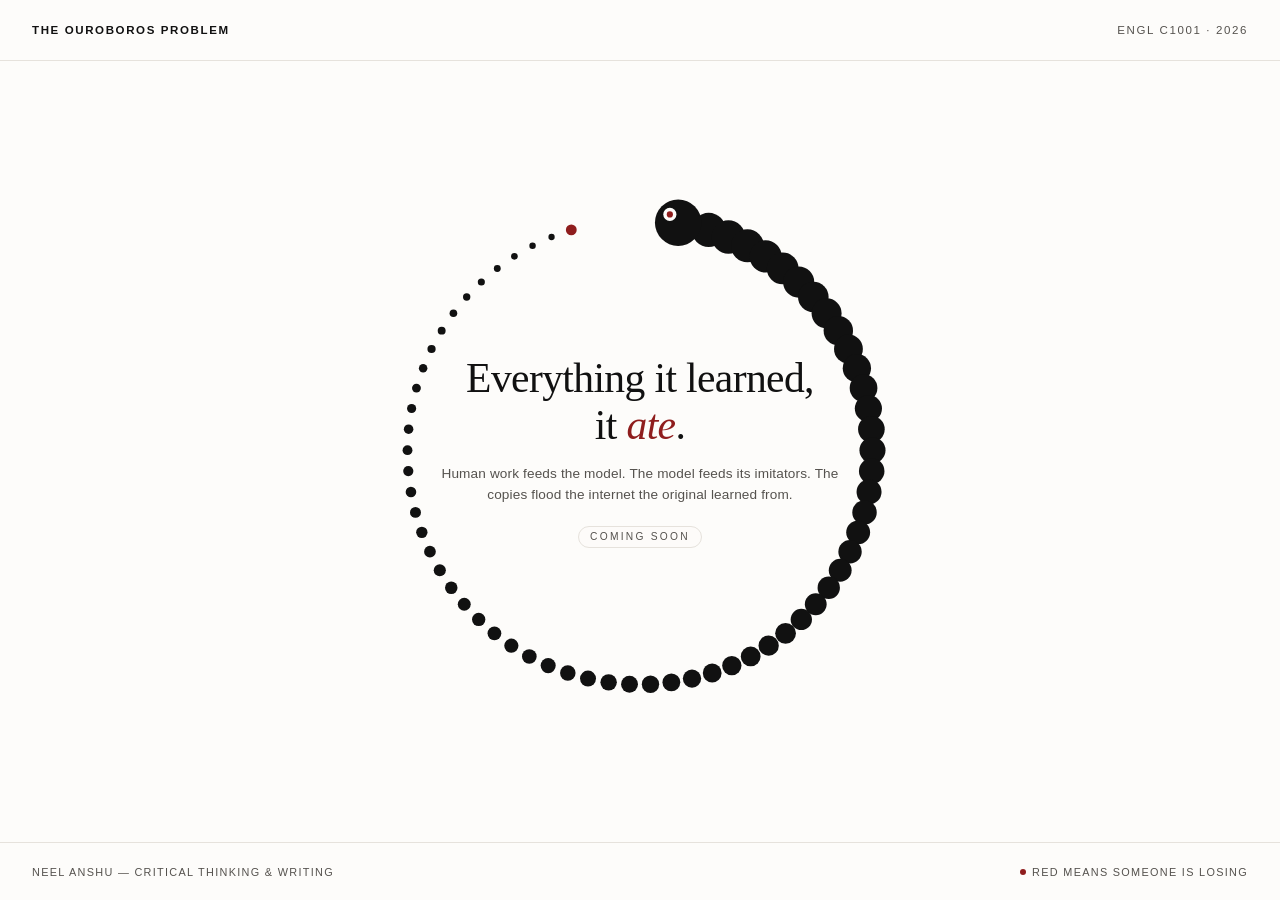
==== index.html @ 4552be5b "Placeholder site: animated ouroboros base template Co-Authored-By: Claude Fable 5 <noreply@anthropic" ====
<!DOCTYPE html>
<html lang="en">
<head>
<meta charset="UTF-8">
<meta name="viewport" content="width=device-width, initial-scale=1.0">
<title>The Ouroboros Problem</title>
<meta name="description" content="A project on AI, fair use, and the loop that feeds itself.">
<style>
  :root {
    --ink: #111111;
    --ink-soft: #55524e;
    --red: #8f1d1d;
    --paper: #fdfcfa;
    --hairline: #e6e2dc;
  }

  * { margin: 0; padding: 0; box-sizing: border-box; }

  html, body { height: 100%; }

  body {
    background: var(--paper);
    color: var(--ink);
    font-family: ui-sans-serif, -apple-system, "SF Pro Text", "Helvetica Neue", Helvetica, Arial, sans-serif;
    -webkit-font-smoothing: antialiased;
    display: flex;
    flex-direction: column;
    min-height: 100svh;
    overflow-x: hidden;
  }

  header {
    display: flex;
    justify-content: space-between;
    align-items: baseline;
    padding: 1.5rem 2rem;
    font-size: 0.72rem;
    letter-spacing: 0.14em;
    text-transform: uppercase;
    color: var(--ink-soft);
    border-bottom: 1px solid var(--hairline);
  }

  header .mark { color: var(--ink); font-weight: 600; }
  header .tag  { font-variant-numeric: tabular-nums; }

  main {
    flex: 1;
    display: grid;
    place-items: center;
    padding: 3rem 1.5rem;
  }

  .stage {
    position: relative;
    width: min(74vmin, 620px);
    aspect-ratio: 1;
    display: grid;
    place-items: center;
  }

  .stage svg {
    position: absolute;
    inset: 0;
    width: 100%;
    height: 100%;
    overflow: visible;
  }

  .ring {
    transform-origin: 400px 400px;
    animation: spin 140s linear infinite;
  }

  @keyframes spin {
    to { transform: rotate(360deg); }
  }

  .seg {
    fill: var(--ink);
    transform-box: fill-box;
    transform-origin: center;
    animation: swell 5.2s ease-in-out infinite;
  }

  @keyframes swell {
    0%, 100% { transform: scale(1);    opacity: 1; }
    12%      { transform: scale(1.28); opacity: 0.92; }
    28%      { transform: scale(1);    opacity: 1; }
  }

  .eye { fill: var(--paper); }
  .pupil { fill: var(--red); }
  .tailtip { fill: var(--red); }

  .center {
    position: relative;
    text-align: center;
    max-width: 70%;
    z-index: 1;
  }

  .center h1 {
    font-family: ui-serif, "New York", Georgia, "Times New Roman", serif;
    font-weight: 500;
    font-size: clamp(1.5rem, 5.2vmin, 2.6rem);
    line-height: 1.12;
    letter-spacing: -0.015em;
  }

  .center h1 em {
    font-style: italic;
    color: var(--red);
  }

  .center p {
    margin-top: 0.9rem;
    font-size: clamp(0.72rem, 1.9vmin, 0.85rem);
    line-height: 1.55;
    color: var(--ink-soft);
    letter-spacing: 0.01em;
  }

  .center .soon {
    display: inline-block;
    margin-top: 1.3rem;
    font-size: 0.64rem;
    letter-spacing: 0.22em;
    text-transform: uppercase;
    color: var(--ink-soft);
    border: 1px solid var(--hairline);
    border-radius: 999px;
    padding: 0.45em 1.1em;
    background: rgba(253, 252, 250, 0.85);
  }

  footer {
    display: flex;
    justify-content: space-between;
    align-items: baseline;
    padding: 1.4rem 2rem;
    font-size: 0.68rem;
    letter-spacing: 0.12em;
    text-transform: uppercase;
    color: var(--ink-soft);
    border-top: 1px solid var(--hairline);
  }

  footer .red-note::before {
    content: "";
    display: inline-block;
    width: 0.55em;
    height: 0.55em;
    border-radius: 50%;
    background: var(--red);
    margin-right: 0.6em;
    vertical-align: 6%;
  }

  @media (max-width: 560px) {
    header, footer { padding-left: 1.25rem; padding-right: 1.25rem; }
    footer { flex-direction: column; gap: 0.5rem; }
    .stage { width: min(92vmin, 620px); }
    .center { max-width: 64%; }
    .center h1 br { display: none; }
    .center h1 { font-size: clamp(1.25rem, 6.4vmin, 1.6rem); }
  }

  @media (prefers-reduced-motion: reduce) {
    .ring, .seg { animation: none; }
  }
</style>
</head>
<body>

<header>
  <span class="mark">The Ouroboros Problem</span>
  <span class="tag">ENGL C1001 · 2026</span>
</header>

<main>
  <div class="stage" aria-label="An ouroboros — a snake devouring its own tail — drawn as a ring of tapering dots. The swallowed tail tip is red.">
    <svg viewBox="0 0 800 800" role="img" aria-hidden="true">
      <g class="ring" id="ring"></g>
    </svg>

    <div class="center">
      <h1>Everything it learned,<br> it <em>ate</em>.</h1>
      <p>Human work feeds the model. The model feeds its imitators. The copies flood the internet the original learned from.</p>
      <span class="soon">Coming soon</span>
    </div>
  </div>
</main>

<footer>
  <span>Neel Anshu — Critical Thinking &amp; Writing</span>
  <span class="red-note">Red means someone is losing</span>
</footer>

<script>
  // Build the snake: a ring of dots tapering from head to tail,
  // with a simple head biting the red tail tip at 12 o'clock.
  const NS = "http://www.w3.org/2000/svg";
  const ring = document.getElementById("ring");
  const CX = 400, CY = 400, R = 300;
  const N = 64;                    // body segments
  const GAP = 0.30;                // radians of open mouth at the top
  const START = -Math.PI / 2;      // head sits at 12 o'clock

  for (let i = 0; i < N; i++) {
    const t = i / (N - 1);                       // 0 = behind the head, 1 = tail tip
    const a = START + GAP + t * (2 * Math.PI - GAP * 2);
    const x = CX + R * Math.cos(a);
    const y = CY + R * Math.sin(a);
    // Smooth taper: thick behind the head, vanishing at the tail.
    const r = 4 + 18 * Math.pow(1 - t, 1.35);

    const c = document.createElementNS(NS, "circle");
    c.setAttribute("cx", x);
    c.setAttribute("cy", y);
    c.setAttribute("r", r.toFixed(2));
    c.classList.add("seg");
    c.style.animationDelay = (t * 5.2) + "s";    // peristaltic wave head → tail
    if (i === N - 1) {
      c.classList.add("tailtip");                // the disputed act, in red
      c.setAttribute("r", "7");
    }
    ring.appendChild(c);
  }

  // Head: one larger circle fused to the thick neck, mouth open toward the tail.
  const ha = START + GAP * 0.55;
  const hx = CX + R * Math.cos(ha);
  const hy = CY + R * Math.sin(ha);

  const head = document.createElementNS(NS, "circle");
  head.setAttribute("cx", hx);
  head.setAttribute("cy", hy);
  head.setAttribute("r", 30);
  head.classList.add("seg");
  ring.appendChild(head);

  // Eye — offset outward and toward the mouth so it reads at any rotation.
  const ex = CX + (R + 9) * Math.cos(ha - 0.04);
  const ey = CY + (R + 9) * Math.sin(ha - 0.04);
  const eye = document.createElementNS(NS, "circle");
  eye.setAttribute("cx", ex);
  eye.setAttribute("cy", ey);
  eye.setAttribute("r", 8.5);
  eye.classList.add("eye");
  ring.appendChild(eye);

  const pupil = document.createElementNS(NS, "circle");
  pupil.setAttribute("cx", ex);
  pupil.setAttribute("cy", ey);
  pupil.setAttribute("r", 4);
  pupil.classList.add("pupil");
  ring.appendChild(pupil);
</script>

</body>
</html>
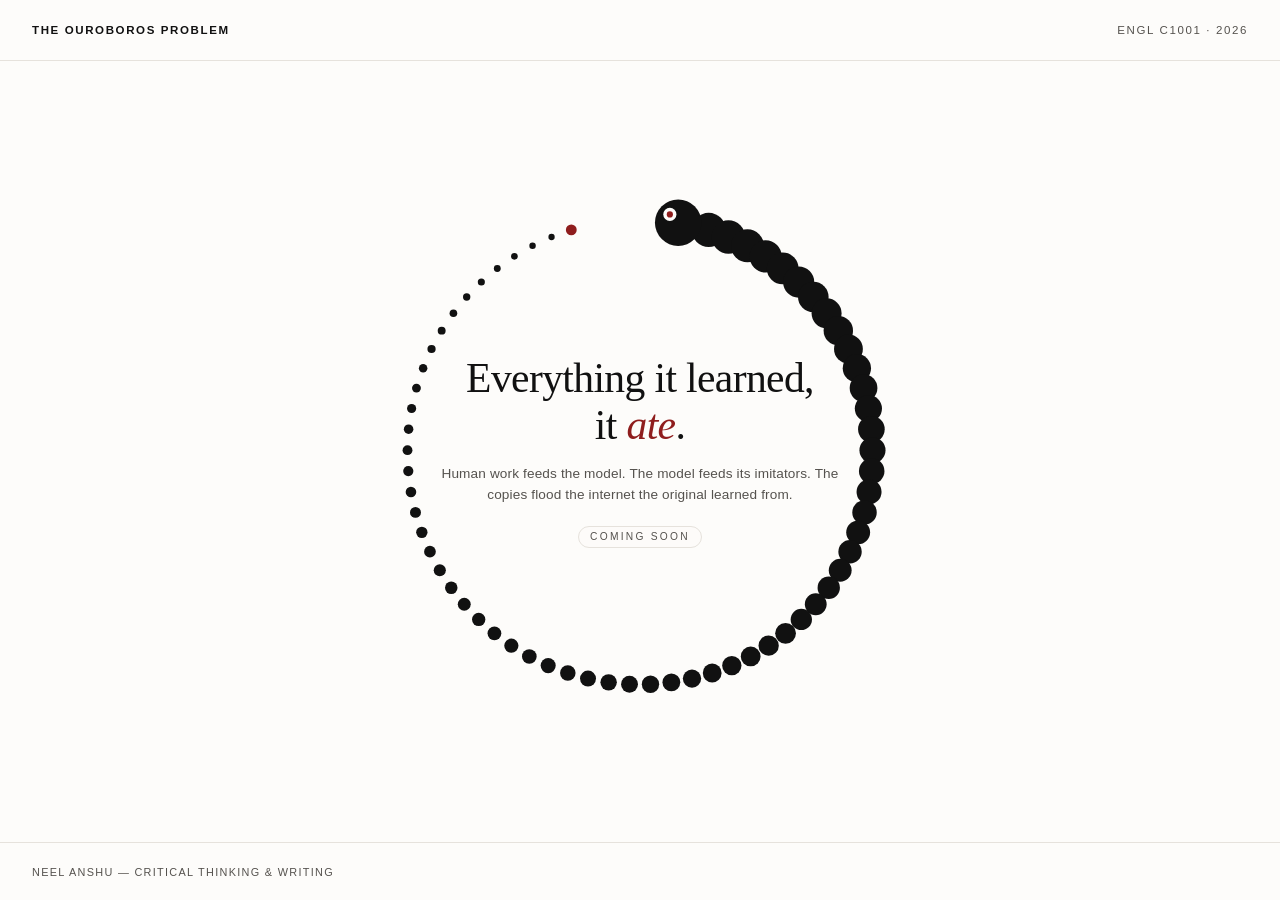
==== commit b8a3440a: "Remove red legend from footer Co-Authored-By: Claude Fable 5 <noreply@anthropic.com>" ====
--- a/index.html
+++ b/index.html
@@ -146,17 +146,6 @@
     border-top: 1px solid var(--hairline);
   }
 
-  footer .red-note::before {
-    content: "";
-    display: inline-block;
-    width: 0.55em;
-    height: 0.55em;
-    border-radius: 50%;
-    background: var(--red);
-    margin-right: 0.6em;
-    vertical-align: 6%;
-  }
-
   @media (max-width: 560px) {
     header, footer { padding-left: 1.25rem; padding-right: 1.25rem; }
     footer { flex-direction: column; gap: 0.5rem; }
@@ -194,7 +183,6 @@
 
 <footer>
   <span>Neel Anshu — Critical Thinking &amp; Writing</span>
-  <span class="red-note">Red means someone is losing</span>
 </footer>
 
 <script>
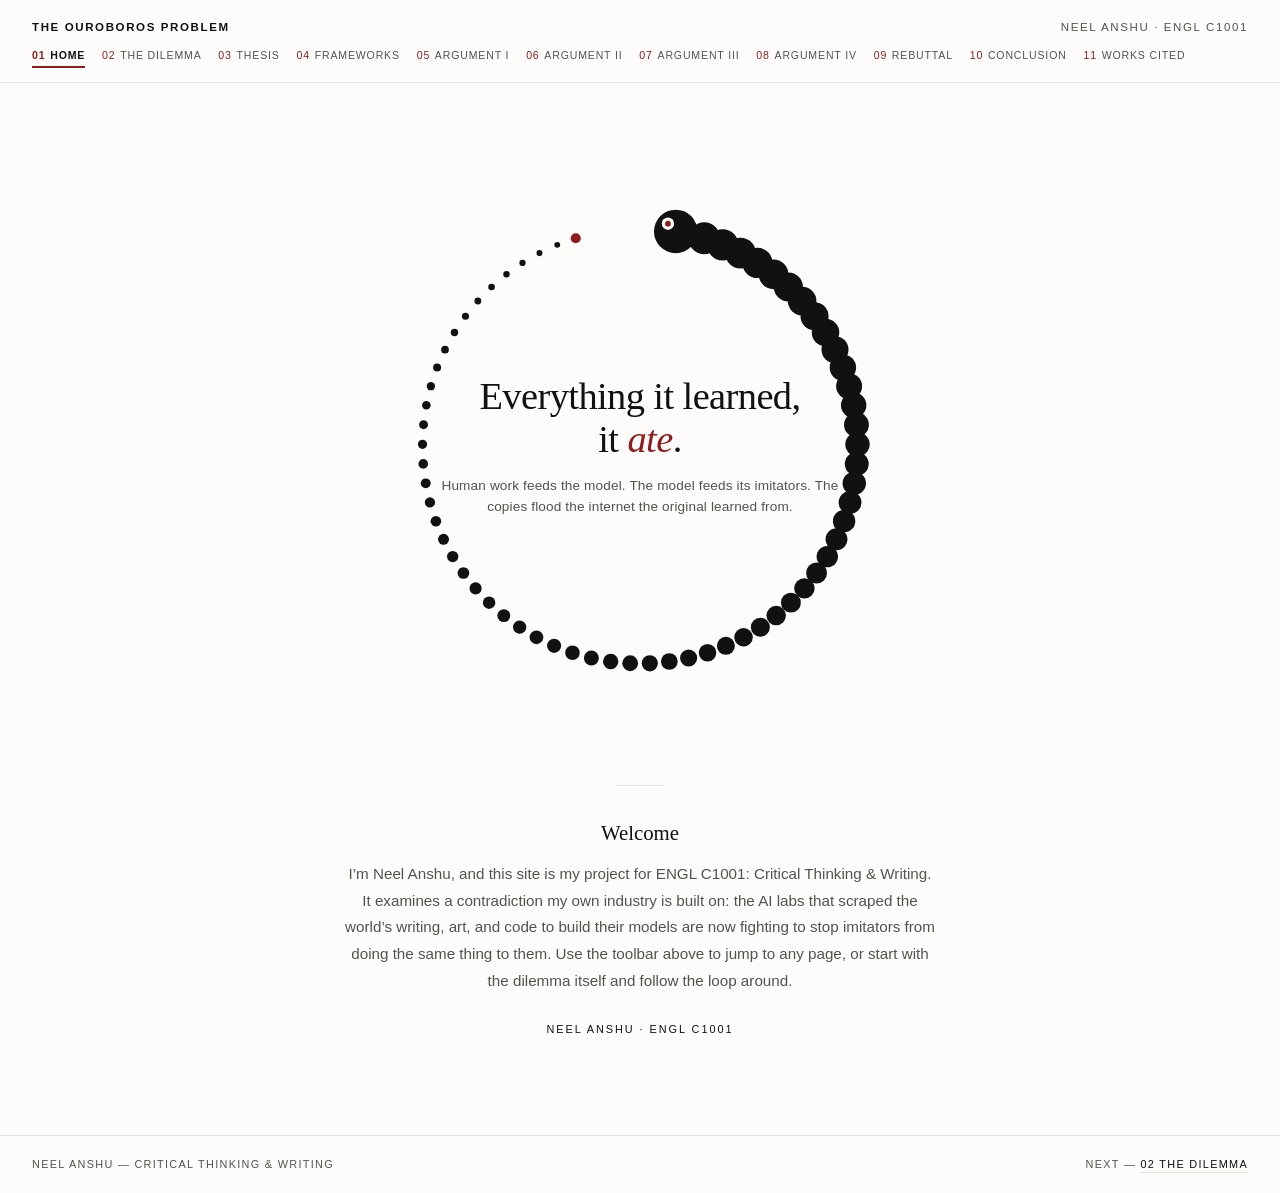
==== commit 1485b58a: "Milestone A: 11-page site with nav toolbar, home welcome, Page 2 proposal + infographic Co-Authored-" ====
--- a/index.html
+++ b/index.html
@@ -3,248 +3,119 @@
 <head>
 <meta charset="UTF-8">
 <meta name="viewport" content="width=device-width, initial-scale=1.0">
-<title>The Ouroboros Problem</title>
+<title>Home &mdash; The Ouroboros Problem</title>
 <meta name="description" content="A project on AI, fair use, and the loop that feeds itself.">
-<style>
-  :root {
-    --ink: #111111;
-    --ink-soft: #55524e;
-    --red: #8f1d1d;
-    --paper: #fdfcfa;
-    --hairline: #e6e2dc;
-  }
-
-  * { margin: 0; padding: 0; box-sizing: border-box; }
-
-  html, body { height: 100%; }
-
-  body {
-    background: var(--paper);
-    color: var(--ink);
-    font-family: ui-sans-serif, -apple-system, "SF Pro Text", "Helvetica Neue", Helvetica, Arial, sans-serif;
-    -webkit-font-smoothing: antialiased;
-    display: flex;
-    flex-direction: column;
-    min-height: 100svh;
-    overflow-x: hidden;
-  }
-
-  header {
-    display: flex;
-    justify-content: space-between;
-    align-items: baseline;
-    padding: 1.5rem 2rem;
-    font-size: 0.72rem;
-    letter-spacing: 0.14em;
-    text-transform: uppercase;
-    color: var(--ink-soft);
-    border-bottom: 1px solid var(--hairline);
-  }
-
-  header .mark { color: var(--ink); font-weight: 600; }
-  header .tag  { font-variant-numeric: tabular-nums; }
-
-  main {
-    flex: 1;
-    display: grid;
-    place-items: center;
-    padding: 3rem 1.5rem;
-  }
-
-  .stage {
-    position: relative;
-    width: min(74vmin, 620px);
-    aspect-ratio: 1;
-    display: grid;
-    place-items: center;
-  }
-
-  .stage svg {
-    position: absolute;
-    inset: 0;
-    width: 100%;
-    height: 100%;
-    overflow: visible;
-  }
-
-  .ring {
-    transform-origin: 400px 400px;
-    animation: spin 140s linear infinite;
-  }
-
-  @keyframes spin {
-    to { transform: rotate(360deg); }
-  }
-
-  .seg {
-    fill: var(--ink);
-    transform-box: fill-box;
-    transform-origin: center;
-    animation: swell 5.2s ease-in-out infinite;
-  }
-
-  @keyframes swell {
-    0%, 100% { transform: scale(1);    opacity: 1; }
-    12%      { transform: scale(1.28); opacity: 0.92; }
-    28%      { transform: scale(1);    opacity: 1; }
-  }
-
-  .eye { fill: var(--paper); }
-  .pupil { fill: var(--red); }
-  .tailtip { fill: var(--red); }
-
-  .center {
-    position: relative;
-    text-align: center;
-    max-width: 70%;
-    z-index: 1;
-  }
-
-  .center h1 {
-    font-family: ui-serif, "New York", Georgia, "Times New Roman", serif;
-    font-weight: 500;
-    font-size: clamp(1.5rem, 5.2vmin, 2.6rem);
-    line-height: 1.12;
-    letter-spacing: -0.015em;
-  }
-
-  .center h1 em {
-    font-style: italic;
-    color: var(--red);
-  }
-
-  .center p {
-    margin-top: 0.9rem;
-    font-size: clamp(0.72rem, 1.9vmin, 0.85rem);
-    line-height: 1.55;
-    color: var(--ink-soft);
-    letter-spacing: 0.01em;
-  }
-
-  .center .soon {
-    display: inline-block;
-    margin-top: 1.3rem;
-    font-size: 0.64rem;
-    letter-spacing: 0.22em;
-    text-transform: uppercase;
-    color: var(--ink-soft);
-    border: 1px solid var(--hairline);
-    border-radius: 999px;
-    padding: 0.45em 1.1em;
-    background: rgba(253, 252, 250, 0.85);
-  }
-
-  footer {
-    display: flex;
-    justify-content: space-between;
-    align-items: baseline;
-    padding: 1.4rem 2rem;
-    font-size: 0.68rem;
-    letter-spacing: 0.12em;
-    text-transform: uppercase;
-    color: var(--ink-soft);
-    border-top: 1px solid var(--hairline);
-  }
-
-  @media (max-width: 560px) {
-    header, footer { padding-left: 1.25rem; padding-right: 1.25rem; }
-    footer { flex-direction: column; gap: 0.5rem; }
-    .stage { width: min(92vmin, 620px); }
-    .center { max-width: 64%; }
-    .center h1 br { display: none; }
-    .center h1 { font-size: clamp(1.25rem, 6.4vmin, 1.6rem); }
-  }
-
-  @media (prefers-reduced-motion: reduce) {
-    .ring, .seg { animation: none; }
-  }
-</style>
+<link rel="stylesheet" href="styles.css">
 </head>
 <body>
 
 <header>
-  <span class="mark">The Ouroboros Problem</span>
-  <span class="tag">ENGL C1001 · 2026</span>
+  <div class="masthead">
+    <a class="mark" href="index.html">The Ouroboros Problem</a>
+    <span class="tag">Neel Anshu &middot; ENGL C1001</span>
+  </div>
+  <nav class="toolbar" aria-label="Pages">
+    <a href="index.html" aria-current="page"><span class="num">01</span>Home</a>
+    <a href="dilemma.html"><span class="num">02</span>The Dilemma</a>
+    <a href="thesis.html"><span class="num">03</span>Thesis</a>
+    <a href="frameworks.html"><span class="num">04</span>Frameworks</a>
+    <a href="argument-1.html"><span class="num">05</span>Argument I</a>
+    <a href="argument-2.html"><span class="num">06</span>Argument II</a>
+    <a href="argument-3.html"><span class="num">07</span>Argument III</a>
+    <a href="argument-4.html"><span class="num">08</span>Argument IV</a>
+    <a href="rebuttal.html"><span class="num">09</span>Rebuttal</a>
+    <a href="conclusion.html"><span class="num">10</span>Conclusion</a>
+    <a href="works-cited.html"><span class="num">11</span>Works Cited</a>
+  </nav>
 </header>
 
 <main>
-  <div class="stage" aria-label="An ouroboros — a snake devouring its own tail — drawn as a ring of tapering dots. The swallowed tail tip is red.">
-    <svg viewBox="0 0 800 800" role="img" aria-hidden="true">
-      <g class="ring" id="ring"></g>
-    </svg>
+  <section class="hero">
+    <div class="stage" aria-label="An ouroboros — a snake devouring its own tail — drawn as a ring of tapering dots. The swallowed tail tip is red.">
+      <svg viewBox="0 0 800 800" role="img" aria-hidden="true">
+        <g class="ring" id="ring"></g>
+      </svg>
 
-    <div class="center">
-      <h1>Everything it learned,<br> it <em>ate</em>.</h1>
-      <p>Human work feeds the model. The model feeds its imitators. The copies flood the internet the original learned from.</p>
-      <span class="soon">Coming soon</span>
+      <div class="center">
+        <h1>Everything it learned,<br> it <em>ate</em>.</h1>
+        <p>Human work feeds the model. The model feeds its imitators. The copies flood the internet the original learned from.</p>
+      </div>
     </div>
-  </div>
+  </section>
+
+  <section class="welcome">
+    <div class="rule"></div>
+    <h2>Welcome</h2>
+    <p>I&rsquo;m Neel Anshu, and this site is my project for ENGL C1001: Critical Thinking &amp; Writing. It examines a contradiction my own industry is built on: the AI labs that scraped the world&rsquo;s writing, art, and code to build their models are now fighting to stop imitators from doing the same thing to them. Use the toolbar above to jump to any page, or start with the dilemma itself and follow the loop around.</p>
+    <p class="byline">Neel Anshu &middot; ENGL C1001</p>
+  </section>
+
+  <script>
+    // Build the snake: a ring of dots tapering from head to tail,
+    // with a simple head biting the red tail tip at 12 o'clock.
+    const NS = "http://www.w3.org/2000/svg";
+    const ring = document.getElementById("ring");
+    const CX = 400, CY = 400, R = 300;
+    const N = 64;                    // body segments
+    const GAP = 0.30;                // radians of open mouth at the top
+    const START = -Math.PI / 2;      // head sits at 12 o'clock
+
+    for (let i = 0; i < N; i++) {
+      const t = i / (N - 1);                       // 0 = behind the head, 1 = tail tip
+      const a = START + GAP + t * (2 * Math.PI - GAP * 2);
+      const x = CX + R * Math.cos(a);
+      const y = CY + R * Math.sin(a);
+      // Smooth taper: thick behind the head, vanishing at the tail.
+      const r = 4 + 18 * Math.pow(1 - t, 1.35);
+
+      const c = document.createElementNS(NS, "circle");
+      c.setAttribute("cx", x);
+      c.setAttribute("cy", y);
+      c.setAttribute("r", r.toFixed(2));
+      c.classList.add("seg");
+      c.style.animationDelay = (t * 5.2) + "s";    // peristaltic wave head → tail
+      if (i === N - 1) {
+        c.classList.add("tailtip");                // the disputed act, in red
+        c.setAttribute("r", "7");
+      }
+      ring.appendChild(c);
+    }
+
+    // Head: one larger circle fused to the thick neck, mouth open toward the tail.
+    const ha = START + GAP * 0.55;
+    const hx = CX + R * Math.cos(ha);
+    const hy = CY + R * Math.sin(ha);
+
+    const head = document.createElementNS(NS, "circle");
+    head.setAttribute("cx", hx);
+    head.setAttribute("cy", hy);
+    head.setAttribute("r", 30);
+    head.classList.add("seg");
+    ring.appendChild(head);
+
+    // Eye — offset outward and toward the mouth so it reads at any rotation.
+    const ex = CX + (R + 9) * Math.cos(ha - 0.04);
+    const ey = CY + (R + 9) * Math.sin(ha - 0.04);
+    const eye = document.createElementNS(NS, "circle");
+    eye.setAttribute("cx", ex);
+    eye.setAttribute("cy", ey);
+    eye.setAttribute("r", 8.5);
+    eye.classList.add("eye");
+    ring.appendChild(eye);
+
+    const pupil = document.createElementNS(NS, "circle");
+    pupil.setAttribute("cx", ex);
+    pupil.setAttribute("cy", ey);
+    pupil.setAttribute("r", 4);
+    pupil.classList.add("pupil");
+    ring.appendChild(pupil);
+  </script>
 </main>
 
 <footer>
-  <span>Neel Anshu — Critical Thinking &amp; Writing</span>
+  <span>Neel Anshu &mdash; Critical Thinking &amp; Writing</span>
+  <span>Next &mdash; <a href="dilemma.html">02 The Dilemma</a></span>
 </footer>
-
-<script>
-  // Build the snake: a ring of dots tapering from head to tail,
-  // with a simple head biting the red tail tip at 12 o'clock.
-  const NS = "http://www.w3.org/2000/svg";
-  const ring = document.getElementById("ring");
-  const CX = 400, CY = 400, R = 300;
-  const N = 64;                    // body segments
-  const GAP = 0.30;                // radians of open mouth at the top
-  const START = -Math.PI / 2;      // head sits at 12 o'clock
-
-  for (let i = 0; i < N; i++) {
-    const t = i / (N - 1);                       // 0 = behind the head, 1 = tail tip
-    const a = START + GAP + t * (2 * Math.PI - GAP * 2);
-    const x = CX + R * Math.cos(a);
-    const y = CY + R * Math.sin(a);
-    // Smooth taper: thick behind the head, vanishing at the tail.
-    const r = 4 + 18 * Math.pow(1 - t, 1.35);
-
-    const c = document.createElementNS(NS, "circle");
-    c.setAttribute("cx", x);
-    c.setAttribute("cy", y);
-    c.setAttribute("r", r.toFixed(2));
-    c.classList.add("seg");
-    c.style.animationDelay = (t * 5.2) + "s";    // peristaltic wave head → tail
-    if (i === N - 1) {
-      c.classList.add("tailtip");                // the disputed act, in red
-      c.setAttribute("r", "7");
-    }
-    ring.appendChild(c);
-  }
-
-  // Head: one larger circle fused to the thick neck, mouth open toward the tail.
-  const ha = START + GAP * 0.55;
-  const hx = CX + R * Math.cos(ha);
-  const hy = CY + R * Math.sin(ha);
-
-  const head = document.createElementNS(NS, "circle");
-  head.setAttribute("cx", hx);
-  head.setAttribute("cy", hy);
-  head.setAttribute("r", 30);
-  head.classList.add("seg");
-  ring.appendChild(head);
-
-  // Eye — offset outward and toward the mouth so it reads at any rotation.
-  const ex = CX + (R + 9) * Math.cos(ha - 0.04);
-  const ey = CY + (R + 9) * Math.sin(ha - 0.04);
-  const eye = document.createElementNS(NS, "circle");
-  eye.setAttribute("cx", ex);
-  eye.setAttribute("cy", ey);
-  eye.setAttribute("r", 8.5);
-  eye.classList.add("eye");
-  ring.appendChild(eye);
-
-  const pupil = document.createElementNS(NS, "circle");
-  pupil.setAttribute("cx", ex);
-  pupil.setAttribute("cy", ey);
-  pupil.setAttribute("r", 4);
-  pupil.classList.add("pupil");
-  ring.appendChild(pupil);
-</script>
 
 </body>
 </html>
--- a/styles.css
+++ b/styles.css
@@ -0,0 +1,334 @@
+:root {
+  --ink: #111111;
+  --ink-soft: #55524e;
+  --red: #8f1d1d;
+  --paper: #fdfcfa;
+  --hairline: #e6e2dc;
+}
+
+* { margin: 0; padding: 0; box-sizing: border-box; }
+
+html { scroll-behavior: smooth; }
+html, body { height: 100%; }
+
+body {
+  background: var(--paper);
+  color: var(--ink);
+  font-family: ui-sans-serif, -apple-system, "SF Pro Text", "Helvetica Neue", Helvetica, Arial, sans-serif;
+  -webkit-font-smoothing: antialiased;
+  display: flex;
+  flex-direction: column;
+  min-height: 100svh;
+  overflow-x: hidden;
+}
+
+/* ---------- Header & navigation toolbar ---------- */
+
+header {
+  position: sticky;
+  top: 0;
+  z-index: 10;
+  background: rgba(253, 252, 250, 0.92);
+  backdrop-filter: blur(8px);
+  border-bottom: 1px solid var(--hairline);
+}
+
+.masthead {
+  display: flex;
+  justify-content: space-between;
+  align-items: baseline;
+  padding: 1.3rem 2rem 1rem;
+  font-size: 0.72rem;
+  letter-spacing: 0.14em;
+  text-transform: uppercase;
+  color: var(--ink-soft);
+}
+
+.masthead .mark {
+  color: var(--ink);
+  font-weight: 600;
+  text-decoration: none;
+}
+
+.masthead .tag { font-variant-numeric: tabular-nums; }
+
+nav.toolbar {
+  display: flex;
+  gap: 1.05rem;
+  padding: 0 2rem 0.85rem;
+  overflow-x: auto;
+  scrollbar-width: none;
+  -webkit-overflow-scrolling: touch;
+}
+
+nav.toolbar::-webkit-scrollbar { display: none; }
+
+nav.toolbar a {
+  flex: 0 0 auto;
+  font-size: 0.66rem;
+  letter-spacing: 0.08em;
+  text-transform: uppercase;
+  text-decoration: none;
+  color: var(--ink-soft);
+  padding-bottom: 0.35rem;
+  border-bottom: 2px solid transparent;
+  transition: color 0.15s ease, border-color 0.15s ease;
+}
+
+nav.toolbar a .num {
+  color: var(--red);
+  font-variant-numeric: tabular-nums;
+  margin-right: 0.45em;
+}
+
+nav.toolbar a:hover { color: var(--ink); }
+
+nav.toolbar a[aria-current="page"] {
+  color: var(--ink);
+  font-weight: 600;
+  border-bottom-color: var(--red);
+}
+
+/* ---------- Content pages ---------- */
+
+main { flex: 1; }
+
+.page {
+  max-width: 46rem;
+  margin: 0 auto;
+  padding: 4.5rem 1.5rem 5rem;
+}
+
+.kicker {
+  font-size: 0.68rem;
+  letter-spacing: 0.22em;
+  text-transform: uppercase;
+  color: var(--red);
+  margin-bottom: 1.1rem;
+}
+
+.page h1 {
+  font-family: ui-serif, "New York", Georgia, "Times New Roman", serif;
+  font-weight: 500;
+  font-size: clamp(1.9rem, 5vw, 2.8rem);
+  line-height: 1.12;
+  letter-spacing: -0.015em;
+  margin-bottom: 2.2rem;
+}
+
+.page h2 {
+  font-family: ui-serif, "New York", Georgia, "Times New Roman", serif;
+  font-weight: 500;
+  font-size: 1.35rem;
+  margin: 2.8rem 0 1rem;
+}
+
+.page p {
+  font-size: 1.02rem;
+  line-height: 1.75;
+  color: var(--ink);
+  margin-bottom: 1.4rem;
+}
+
+.page p em { color: inherit; }
+
+.placeholder {
+  margin-top: 3.5rem;
+  padding: 3.5rem 2rem;
+  border: 1px dashed var(--hairline);
+  border-radius: 6px;
+  text-align: center;
+}
+
+.placeholder .soon {
+  display: inline-block;
+  font-size: 0.64rem;
+  letter-spacing: 0.22em;
+  text-transform: uppercase;
+  color: var(--ink-soft);
+  border: 1px solid var(--hairline);
+  border-radius: 999px;
+  padding: 0.45em 1.1em;
+}
+
+.placeholder p {
+  margin: 1.4rem 0 0;
+  font-size: 0.85rem;
+  color: var(--ink-soft);
+}
+
+figure.infographic { margin: 3rem 0 1rem; }
+
+figure.infographic img {
+  width: 100%;
+  height: auto;
+  display: block;
+  border: 1px solid var(--hairline);
+  border-radius: 4px;
+}
+
+figure.infographic figcaption {
+  margin-top: 0.9rem;
+  font-size: 0.8rem;
+  line-height: 1.6;
+  color: var(--ink-soft);
+}
+
+figure.infographic figcaption a { color: var(--red); }
+
+/* ---------- Home hero (ouroboros) ---------- */
+
+.hero {
+  display: grid;
+  place-items: center;
+  padding: 3.5rem 1.5rem 2rem;
+  min-height: min(78svh, 760px);
+}
+
+.stage {
+  position: relative;
+  width: min(70vmin, 580px);
+  aspect-ratio: 1;
+  display: grid;
+  place-items: center;
+}
+
+.stage svg {
+  position: absolute;
+  inset: 0;
+  width: 100%;
+  height: 100%;
+  overflow: visible;
+}
+
+.ring {
+  transform-origin: 400px 400px;
+  animation: spin 140s linear infinite;
+}
+
+@keyframes spin {
+  to { transform: rotate(360deg); }
+}
+
+.seg {
+  fill: var(--ink);
+  transform-box: fill-box;
+  transform-origin: center;
+  animation: swell 5.2s ease-in-out infinite;
+}
+
+@keyframes swell {
+  0%, 100% { transform: scale(1);    opacity: 1; }
+  12%      { transform: scale(1.28); opacity: 0.92; }
+  28%      { transform: scale(1);    opacity: 1; }
+}
+
+.eye { fill: var(--paper); }
+.pupil { fill: var(--red); }
+.tailtip { fill: var(--red); }
+
+.center {
+  position: relative;
+  text-align: center;
+  max-width: 70%;
+  z-index: 1;
+}
+
+.center h1 {
+  font-family: ui-serif, "New York", Georgia, "Times New Roman", serif;
+  font-weight: 500;
+  font-size: clamp(1.5rem, 5vmin, 2.4rem);
+  line-height: 1.12;
+  letter-spacing: -0.015em;
+}
+
+.center h1 em {
+  font-style: italic;
+  color: var(--red);
+}
+
+.center p {
+  margin-top: 0.9rem;
+  font-size: clamp(0.72rem, 1.8vmin, 0.85rem);
+  line-height: 1.55;
+  color: var(--ink-soft);
+  letter-spacing: 0.01em;
+}
+
+.welcome {
+  max-width: 40rem;
+  margin: 0 auto;
+  padding: 0 1.5rem 5rem;
+  text-align: center;
+}
+
+.welcome .rule {
+  width: 3rem;
+  height: 1px;
+  background: var(--hairline);
+  margin: 0 auto 2.2rem;
+}
+
+.welcome h2 {
+  font-family: ui-serif, "New York", Georgia, "Times New Roman", serif;
+  font-weight: 500;
+  font-size: 1.3rem;
+  margin-bottom: 1rem;
+}
+
+.welcome p {
+  font-size: 0.95rem;
+  line-height: 1.75;
+  color: var(--ink-soft);
+  margin-bottom: 1rem;
+}
+
+.welcome .byline {
+  margin-top: 1.6rem;
+  font-size: 0.68rem;
+  letter-spacing: 0.18em;
+  text-transform: uppercase;
+  color: var(--ink);
+}
+
+/* ---------- Footer ---------- */
+
+footer {
+  display: flex;
+  justify-content: space-between;
+  align-items: baseline;
+  gap: 1rem;
+  padding: 1.4rem 2rem;
+  font-size: 0.68rem;
+  letter-spacing: 0.12em;
+  text-transform: uppercase;
+  color: var(--ink-soft);
+  border-top: 1px solid var(--hairline);
+}
+
+footer a {
+  color: var(--ink);
+  text-decoration: none;
+  border-bottom: 1px solid var(--hairline);
+  padding-bottom: 0.15em;
+}
+
+footer a:hover { border-bottom-color: var(--red); }
+
+/* ---------- Small screens ---------- */
+
+@media (max-width: 560px) {
+  .masthead { padding-left: 1.25rem; padding-right: 1.25rem; }
+  nav.toolbar { padding-left: 1.25rem; padding-right: 1.25rem; }
+  footer { padding-left: 1.25rem; padding-right: 1.25rem; }
+  .stage { width: min(88vmin, 580px); }
+  .center { max-width: 64%; }
+  .center h1 br { display: none; }
+  .center h1 { font-size: clamp(1.2rem, 6.2vmin, 1.55rem); }
+  .page { padding-top: 3rem; }
+}
+
+@media (prefers-reduced-motion: reduce) {
+  .ring, .seg { animation: none; }
+  html { scroll-behavior: auto; }
+}
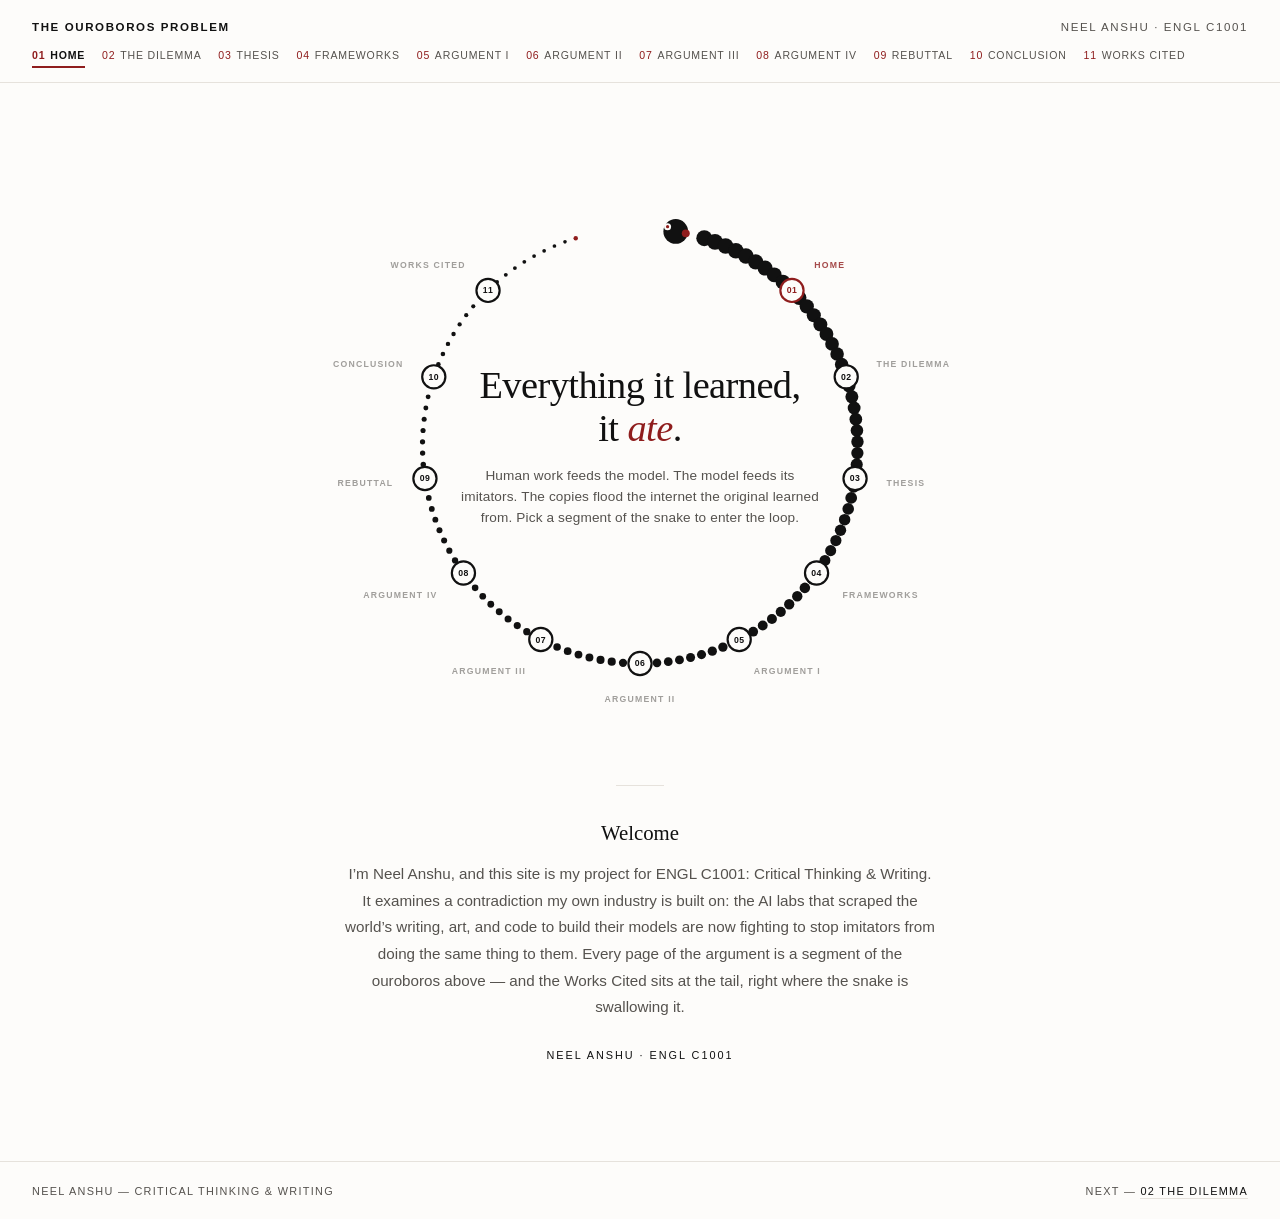
==== commit fd7651dc: "Sections as snake segments: interactive ouroboros hub + mini page locators Co-Authored-By: Claude Fa" ====
--- a/index.html
+++ b/index.html
@@ -31,14 +31,12 @@
 
 <main>
   <section class="hero">
-    <div class="stage" aria-label="An ouroboros — a snake devouring its own tail — drawn as a ring of tapering dots. The swallowed tail tip is red.">
-      <svg viewBox="0 0 800 800" role="img" aria-hidden="true">
-        <g class="ring" id="ring"></g>
-      </svg>
+    <div class="stage" aria-label="An ouroboros — a snake devouring its own tail — whose body segments are the 11 pages of this site. Works Cited sits at the tail being eaten.">
+      <svg id="hub" viewBox="0 0 800 800" overflow="visible"></svg>
 
       <div class="center">
         <h1>Everything it learned,<br> it <em>ate</em>.</h1>
-        <p>Human work feeds the model. The model feeds its imitators. The copies flood the internet the original learned from.</p>
+        <p>Human work feeds the model. The model feeds its imitators. The copies flood the internet the original learned from. Pick a segment of the snake to enter the loop.</p>
       </div>
     </div>
   </section>
@@ -46,70 +44,9 @@
   <section class="welcome">
     <div class="rule"></div>
     <h2>Welcome</h2>
-    <p>I&rsquo;m Neel Anshu, and this site is my project for ENGL C1001: Critical Thinking &amp; Writing. It examines a contradiction my own industry is built on: the AI labs that scraped the world&rsquo;s writing, art, and code to build their models are now fighting to stop imitators from doing the same thing to them. Use the toolbar above to jump to any page, or start with the dilemma itself and follow the loop around.</p>
+    <p>I&rsquo;m Neel Anshu, and this site is my project for ENGL C1001: Critical Thinking &amp; Writing. It examines a contradiction my own industry is built on: the AI labs that scraped the world&rsquo;s writing, art, and code to build their models are now fighting to stop imitators from doing the same thing to them. Every page of the argument is a segment of the ouroboros above &mdash; and the Works Cited sits at the tail, right where the snake is swallowing it.</p>
     <p class="byline">Neel Anshu &middot; ENGL C1001</p>
   </section>
-
-  <script>
-    // Build the snake: a ring of dots tapering from head to tail,
-    // with a simple head biting the red tail tip at 12 o'clock.
-    const NS = "http://www.w3.org/2000/svg";
-    const ring = document.getElementById("ring");
-    const CX = 400, CY = 400, R = 300;
-    const N = 64;                    // body segments
-    const GAP = 0.30;                // radians of open mouth at the top
-    const START = -Math.PI / 2;      // head sits at 12 o'clock
-
-    for (let i = 0; i < N; i++) {
-      const t = i / (N - 1);                       // 0 = behind the head, 1 = tail tip
-      const a = START + GAP + t * (2 * Math.PI - GAP * 2);
-      const x = CX + R * Math.cos(a);
-      const y = CY + R * Math.sin(a);
-      // Smooth taper: thick behind the head, vanishing at the tail.
-      const r = 4 + 18 * Math.pow(1 - t, 1.35);
-
-      const c = document.createElementNS(NS, "circle");
-      c.setAttribute("cx", x);
-      c.setAttribute("cy", y);
-      c.setAttribute("r", r.toFixed(2));
-      c.classList.add("seg");
-      c.style.animationDelay = (t * 5.2) + "s";    // peristaltic wave head → tail
-      if (i === N - 1) {
-        c.classList.add("tailtip");                // the disputed act, in red
-        c.setAttribute("r", "7");
-      }
-      ring.appendChild(c);
-    }
-
-    // Head: one larger circle fused to the thick neck, mouth open toward the tail.
-    const ha = START + GAP * 0.55;
-    const hx = CX + R * Math.cos(ha);
-    const hy = CY + R * Math.sin(ha);
-
-    const head = document.createElementNS(NS, "circle");
-    head.setAttribute("cx", hx);
-    head.setAttribute("cy", hy);
-    head.setAttribute("r", 30);
-    head.classList.add("seg");
-    ring.appendChild(head);
-
-    // Eye — offset outward and toward the mouth so it reads at any rotation.
-    const ex = CX + (R + 9) * Math.cos(ha - 0.04);
-    const ey = CY + (R + 9) * Math.sin(ha - 0.04);
-    const eye = document.createElementNS(NS, "circle");
-    eye.setAttribute("cx", ex);
-    eye.setAttribute("cy", ey);
-    eye.setAttribute("r", 8.5);
-    eye.classList.add("eye");
-    ring.appendChild(eye);
-
-    const pupil = document.createElementNS(NS, "circle");
-    pupil.setAttribute("cx", ex);
-    pupil.setAttribute("cy", ey);
-    pupil.setAttribute("r", 4);
-    pupil.classList.add("pupil");
-    ring.appendChild(pupil);
-  </script>
 </main>
 
 <footer>
@@ -117,5 +54,9 @@
   <span>Next &mdash; <a href="dilemma.html">02 The Dilemma</a></span>
 </footer>
 
+<script>window.SITE_PAGES = [{"href": "index.html", "num": "01", "label": "Home"}, {"href": "dilemma.html", "num": "02", "label": "The Dilemma"}, {"href": "thesis.html", "num": "03", "label": "Thesis"}, {"href": "frameworks.html", "num": "04", "label": "Frameworks"}, {"href": "argument-1.html", "num": "05", "label": "Argument I"}, {"href": "argument-2.html", "num": "06", "label": "Argument II"}, {"href": "argument-3.html", "num": "07", "label": "Argument III"}, {"href": "argument-4.html", "num": "08", "label": "Argument IV"}, {"href": "rebuttal.html", "num": "09", "label": "Rebuttal"}, {"href": "conclusion.html", "num": "10", "label": "Conclusion"}, {"href": "works-cited.html", "num": "11", "label": "Works Cited"}];</script>
+<script src="snake.js"></script>
+<script>buildHub(document.getElementById('hub'), window.SITE_PAGES, 0);</script>
+
 </body>
 </html>
--- a/styles.css
+++ b/styles.css
@@ -227,11 +227,100 @@
 .pupil { fill: var(--red); }
 .tailtip { fill: var(--red); }
 
+/* ---------- Interactive hub: sections as snake segments ---------- */
+
+.traveler { fill: var(--red); }
+
+a.node { cursor: pointer; outline: none; }
+
+.node circle {
+  fill: var(--paper);
+  stroke: var(--ink);
+  stroke-width: 3;
+  transition: fill 0.18s ease, stroke 0.18s ease, r 0.18s ease;
+}
+
+.node .nnum {
+  font-family: ui-sans-serif, -apple-system, "Helvetica Neue", Arial, sans-serif;
+  font-size: 12px;
+  font-weight: 600;
+  letter-spacing: 0.04em;
+  fill: var(--ink);
+  pointer-events: none;
+  transition: fill 0.18s ease;
+}
+
+.node .nlabel {
+  font-family: ui-sans-serif, -apple-system, "Helvetica Neue", Arial, sans-serif;
+  font-size: 12px;
+  font-weight: 600;
+  letter-spacing: 0.14em;
+  text-transform: uppercase;
+  fill: var(--ink-soft);
+  opacity: 0.55;
+  transition: opacity 0.18s ease, fill 0.18s ease;
+}
+
+.node:hover circle, .node:focus-visible circle { fill: var(--ink); }
+.node:hover .nnum,  .node:focus-visible .nnum  { fill: var(--paper); }
+.node:hover .nlabel, .node:focus-visible .nlabel { opacity: 1; fill: var(--ink); }
+
+.node.cur circle { stroke: var(--red); }
+.node.cur .nnum { fill: var(--red); }
+.node.cur .nlabel { fill: var(--red); opacity: 0.8; }
+.node.cur:hover circle { fill: var(--red); stroke: var(--red); }
+.node.cur:hover .nnum { fill: var(--paper); }
+
+/* ---------- Mini ouroboros page locator ---------- */
+
+.pagehead {
+  display: flex;
+  justify-content: space-between;
+  align-items: flex-start;
+  gap: 1.5rem;
+}
+
+.pagehead .headings { min-width: 0; }
+
+.minimap {
+  width: 118px;
+  height: 118px;
+  flex: 0 0 auto;
+  margin-top: 0.3rem;
+  overflow: visible;
+}
+
+.minimap .seg { animation: none; }
+
+a.mnode { cursor: pointer; }
+
+.mnode circle {
+  fill: var(--ink);
+  opacity: 0.35;
+  transition: opacity 0.15s ease, fill 0.15s ease;
+}
+
+.mnode:hover circle { opacity: 1; }
+
+.mnode.cur circle {
+  fill: var(--red);
+  opacity: 1;
+  transform-box: fill-box;
+  transform-origin: center;
+  animation: mpulse 2.4s ease-in-out infinite;
+}
+
+@keyframes mpulse {
+  0%, 100% { transform: scale(1); }
+  50%      { transform: scale(1.35); }
+}
+
 .center {
   position: relative;
   text-align: center;
-  max-width: 70%;
+  max-width: 62%;
   z-index: 1;
+  pointer-events: none;
 }
 
 .center h1 {
@@ -317,18 +406,25 @@
 
 /* ---------- Small screens ---------- */
 
+@media (max-width: 760px) {
+  .node .nlabel { display: none; }
+}
+
 @media (max-width: 560px) {
   .masthead { padding-left: 1.25rem; padding-right: 1.25rem; }
   nav.toolbar { padding-left: 1.25rem; padding-right: 1.25rem; }
   footer { padding-left: 1.25rem; padding-right: 1.25rem; }
   .stage { width: min(88vmin, 580px); }
-  .center { max-width: 64%; }
+  .center { max-width: 60%; }
   .center h1 br { display: none; }
-  .center h1 { font-size: clamp(1.2rem, 6.2vmin, 1.55rem); }
+  .center h1 { font-size: clamp(1.1rem, 5.6vmin, 1.5rem); }
   .page { padding-top: 3rem; }
+  .pagehead { flex-direction: column-reverse; }
+  .minimap { width: 84px; height: 84px; }
 }
 
 @media (prefers-reduced-motion: reduce) {
-  .ring, .seg { animation: none; }
+  .ring, .seg, .mnode.cur circle { animation: none; }
+  .traveler { display: none; }
   html { scroll-behavior: auto; }
 }
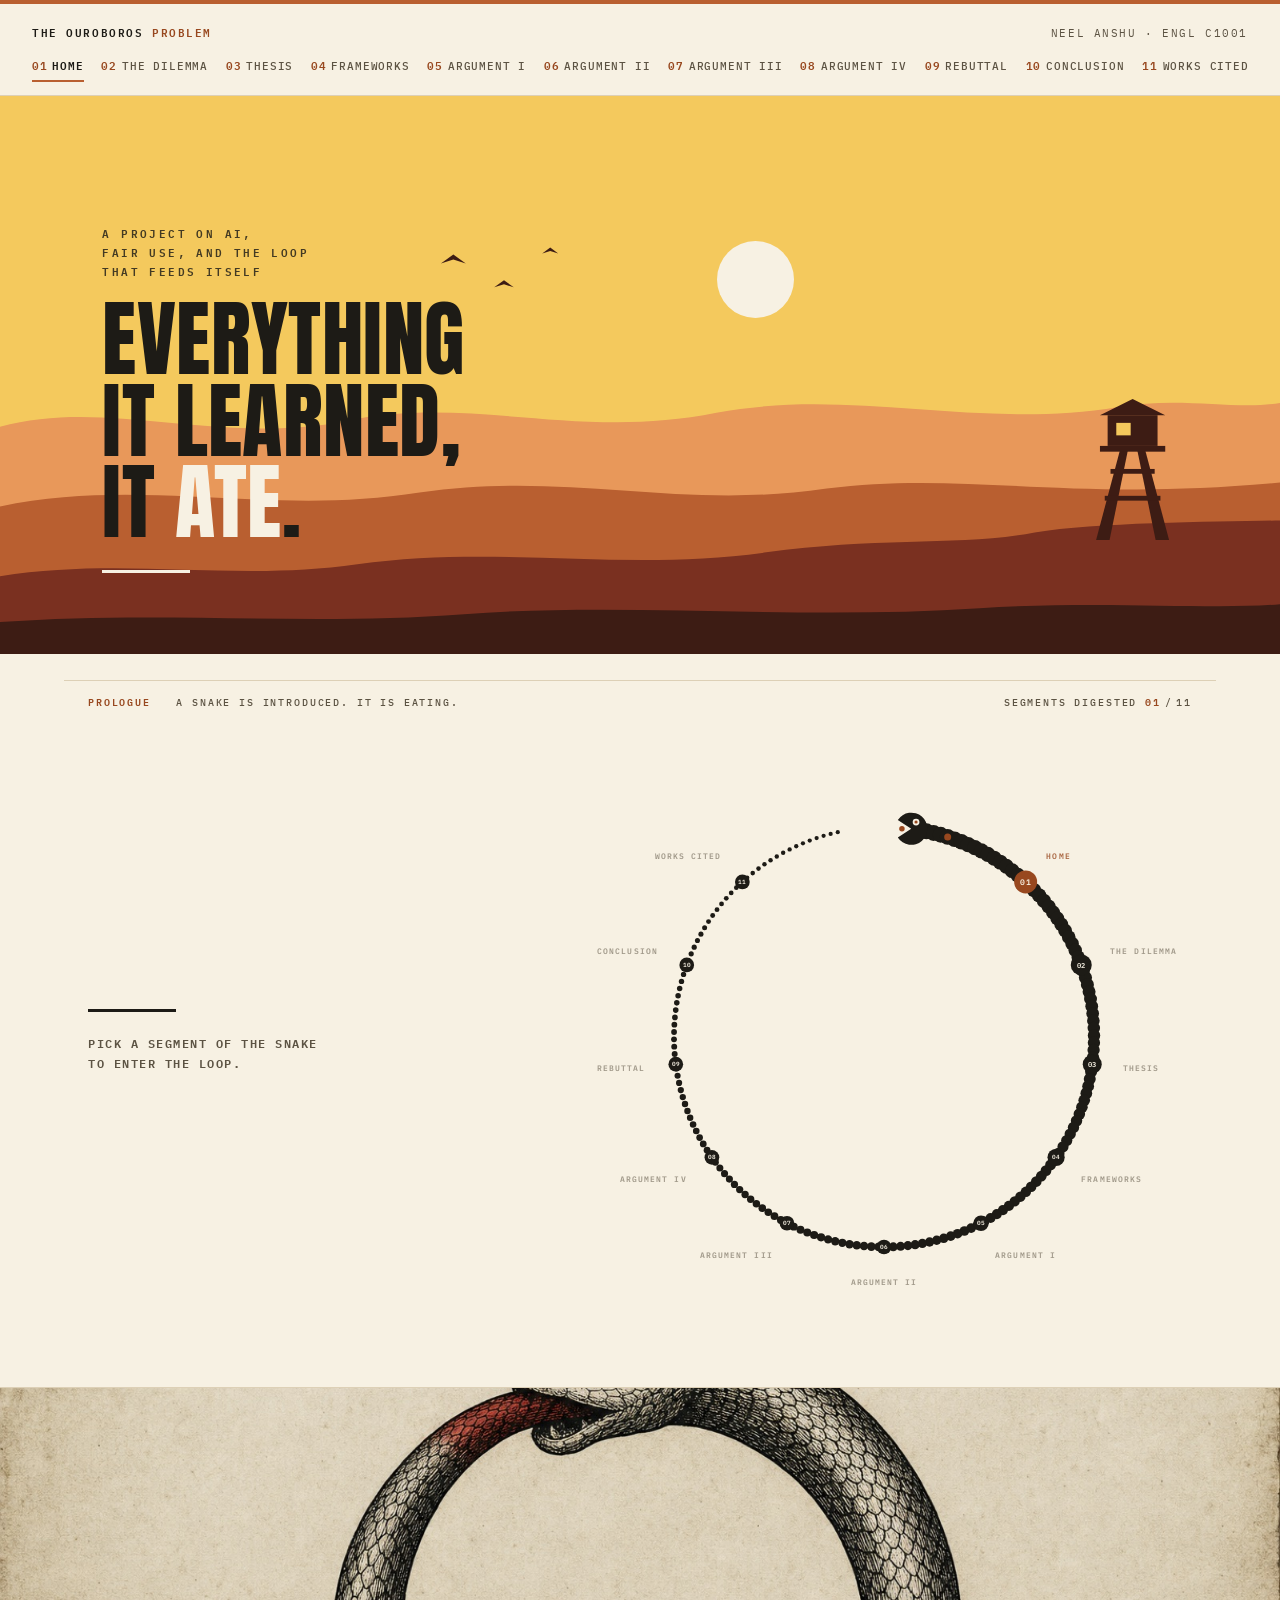
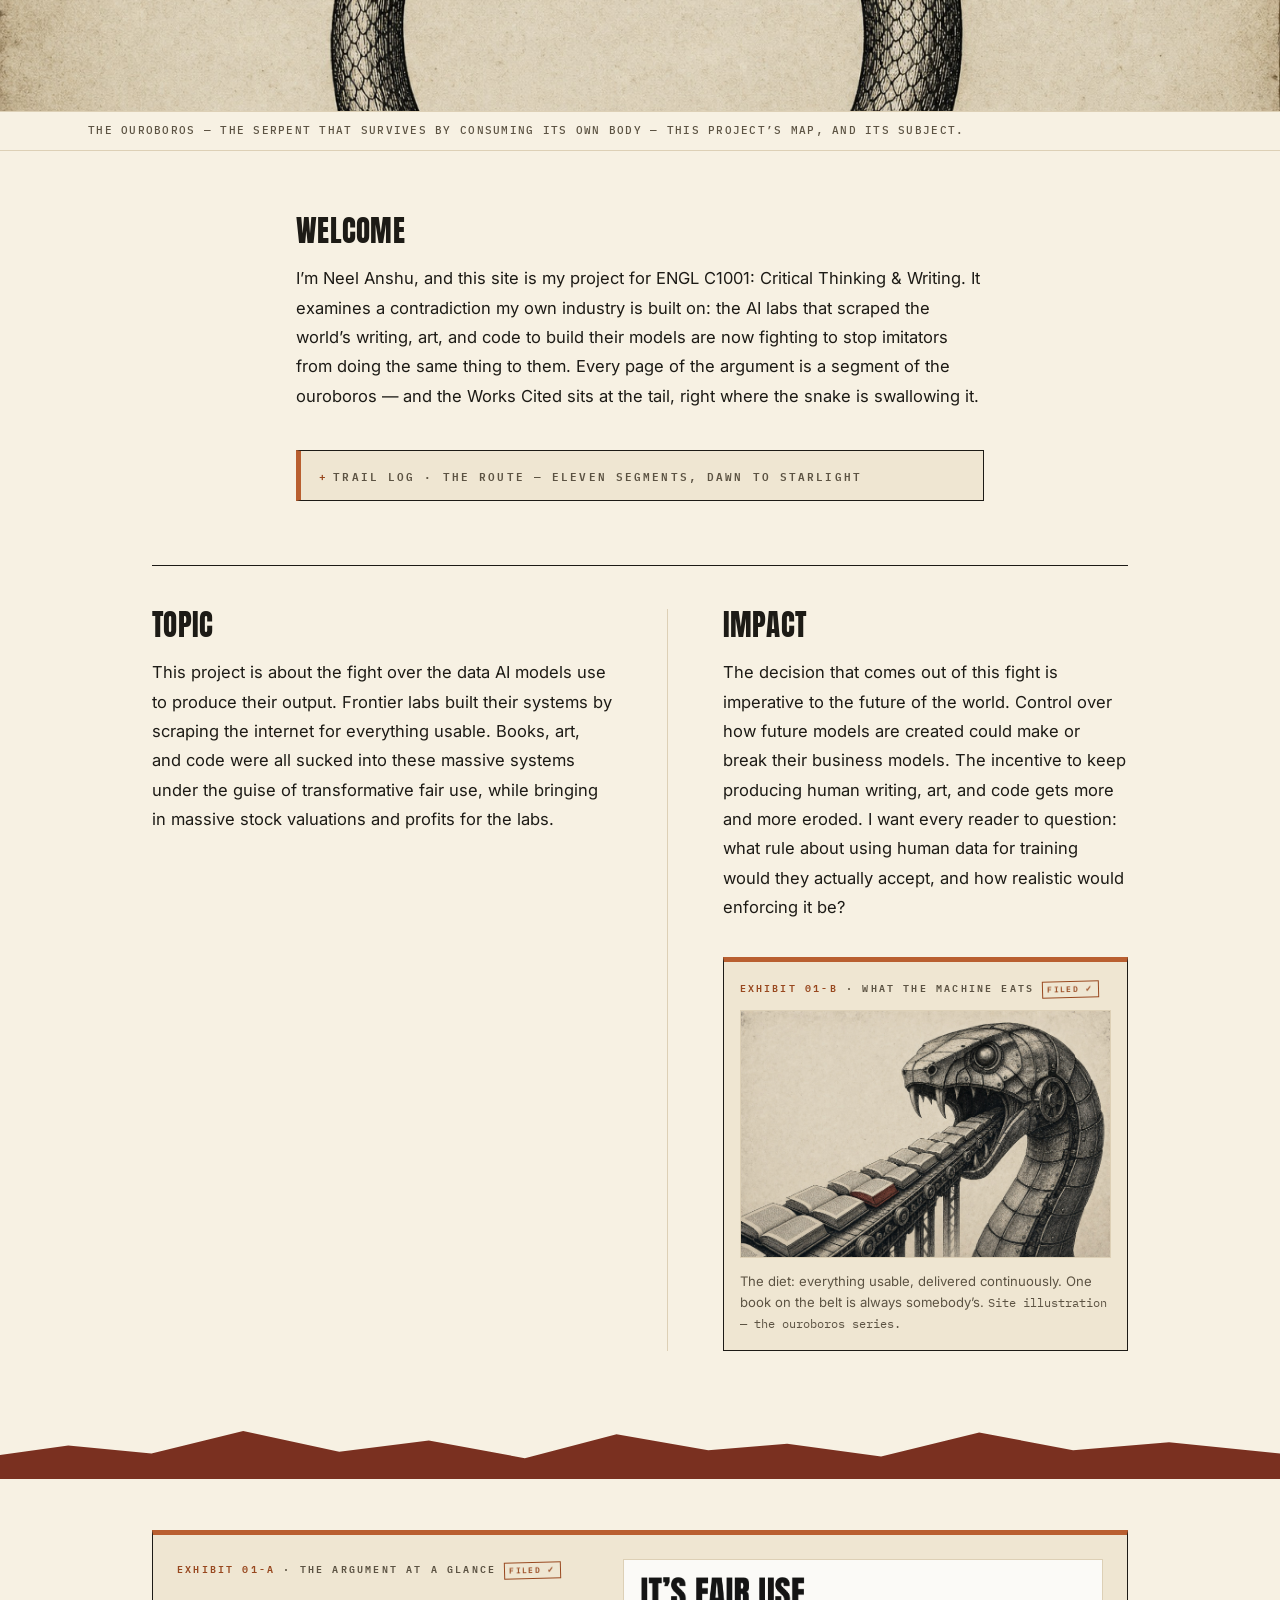
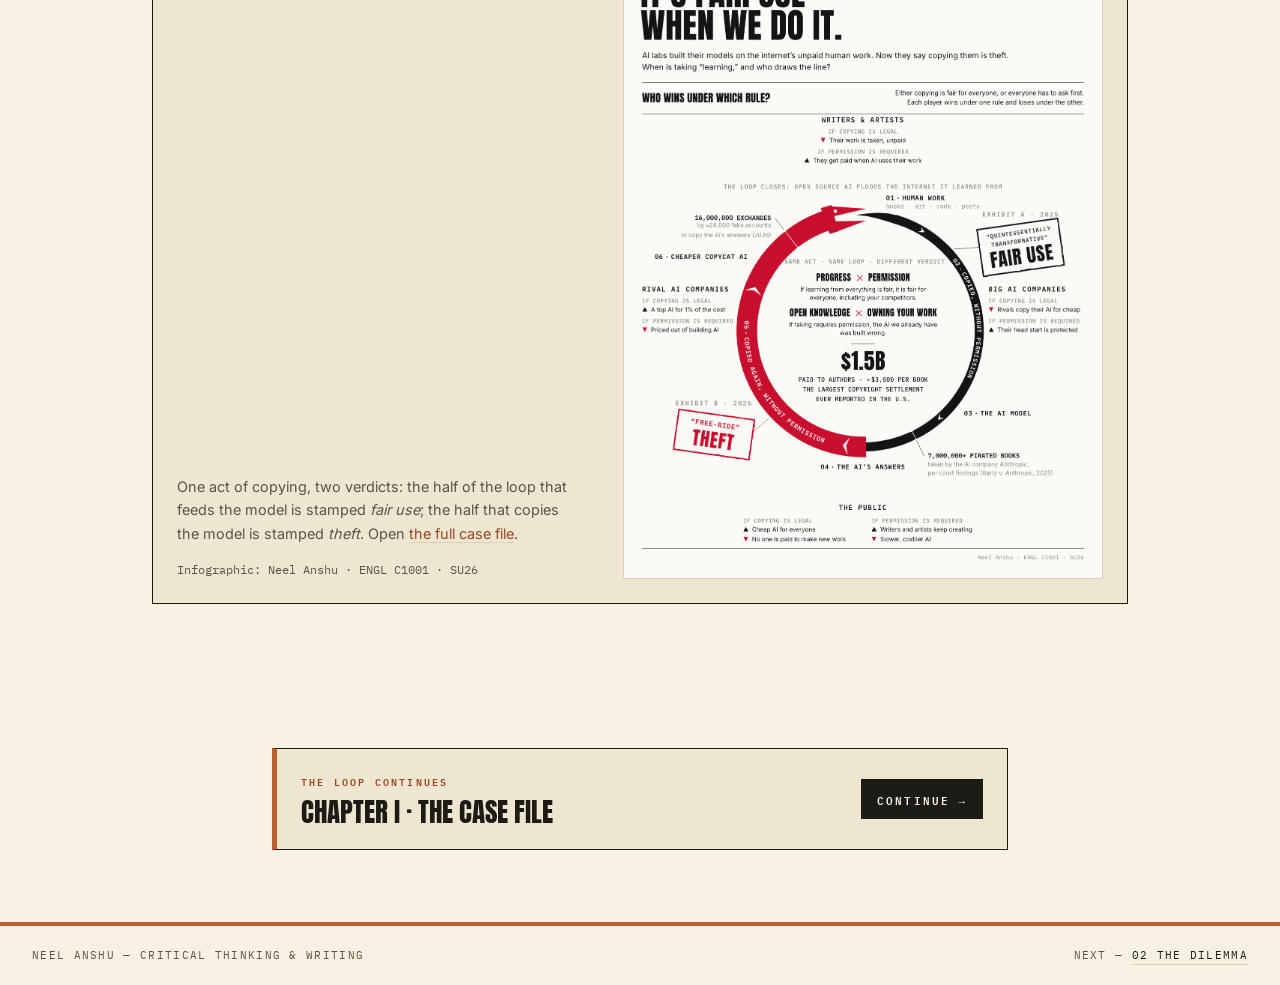
==== commit 583c80c3: "The Ouroboros Problem" ====
--- a/index.html
+++ b/index.html
@@ -6,12 +6,230 @@
 <title>Home &mdash; The Ouroboros Problem</title>
 <meta name="description" content="A project on AI, fair use, and the loop that feeds itself.">
 <link rel="stylesheet" href="styles.css">
+<style>
+/* ── 01 · Home — “first light”. Scoped to body.p-home. ─────────────
+   One day on the lookout begins here: flat five-band vista, the
+   tower far right, headline on the left third. Flat fills only. */
+
+/* Hero vista */
+body.p-home .vista { min-height: clamp(400px, 62vh, 660px); }
+body.p-home .vista .vista-content { padding-bottom: clamp(3rem, 9vh, 5.5rem); }
+body.p-home .vista .kicker { margin-bottom: 1.15rem; max-width: 34ch; }
+body.p-home .vista h1.display { max-width: 12ch; }
+body.p-home .vista h1.display em { font-style: normal; color: var(--paper); }
+body.p-home .vista .inkrule {
+  width: 5.5rem; height: 3px;
+  background: var(--paper);
+  margin-top: 1.7rem;
+}
+
+/* The sun — flat paper disc hung in the sky (scene-motif budget) */
+body.p-home .sun {
+  --motif-size: clamp(52px, 6vw, 84px);
+  left: 56%;
+  top: 26%;
+  background: var(--paper);
+}
+
+/* The lookout tower — true-proportion silhouette pinned to the
+   near-ridge plateau so it never distorts or crops off-screen. */
+body.p-home .lookout {
+  position: absolute;
+  z-index: 2;
+  right: clamp(1.25rem, 7vw, 6rem);
+  bottom: 20.5%;
+  width: clamp(78px, 9vw, 128px);
+  color: var(--ground);
+  pointer-events: none;
+}
+body.p-home .lookout svg { display: block; width: 100%; height: auto; }
+
+/* Signature animation: first light — the sun climbs clear of the
+   far ridge once, on load. */
+@media (prefers-reduced-motion: no-preference) {
+  body.p-home .sun {
+    animation: p-home-sunup 2.6s var(--ease-stamp) both;
+  }
+  @keyframes p-home-sunup {
+    from { transform: translateY(84px); opacity: 0; }
+    to   { transform: translateY(0);    opacity: 1; }
+  }
+}
+
+/* Trailhead: invite rail left, ouroboros hub right (off-center) */
+body.p-home .trailhead {
+  display: grid;
+  grid-template-columns: minmax(0, 5fr) minmax(0, 7fr);
+  gap: 2rem 3rem;
+  align-items: center;
+  padding-top: clamp(1.8rem, 4.5vh, 3rem);
+  padding-bottom: 1rem;
+}
+body.p-home .invite {
+  font-family: var(--font-mono);
+  font-size: 0.73rem;
+  font-weight: 600;
+  letter-spacing: 0.13em;
+  text-transform: uppercase;
+  color: var(--ink-soft);
+  line-height: 1.7;
+  max-width: 34ch;
+  min-height: 2.9em;
+}
+body.p-home .invite span { transition: opacity 0.15s var(--ease-stamp); }
+body.p-home .invite span.swap { opacity: 0; }
+body.p-home .invite span.hot { color: var(--accent-ink); }
+body.p-home .trailhead .inkrule {
+  width: 5.5rem; height: 3px;
+  background: var(--ink);
+  margin: 0 0 1.4rem;
+}
+body.p-home .stage { padding: 0.4rem 1rem 1rem; }
+body.p-home .stage svg {
+  display: block;
+  width: 100%;
+  max-width: 560px;
+  height: auto;
+  margin-inline: auto;
+  overflow: visible;
+}
+
+/* Full-bleed woodcut plate */
+body.p-home .banner {
+  margin: 2.4rem 0 0;
+  border-top: 1px solid var(--hairline);
+  border-bottom: 1px solid var(--hairline);
+}
+body.p-home .banner img {
+  display: block;
+  width: 100%;
+  height: clamp(200px, 36vh, 400px);
+  object-fit: cover;
+  object-position: 50% 34%;
+  border-bottom: 1px solid var(--hairline);
+}
+body.p-home .banner figcaption {
+  max-width: 72rem;
+  margin: 0 auto;
+  padding: 0.7rem 1.5rem 0.8rem;
+  font-family: var(--font-mono);
+  font-size: 0.66rem;
+  font-weight: 500;
+  letter-spacing: 0.12em;
+  text-transform: uppercase;
+  color: var(--ink-soft);
+}
+
+/* Welcome: quiet reading column */
+body.p-home .welcome { padding: 4rem 0 0.4rem; }
+body.p-home .welcome h2 { margin-top: 0; }
+
+/* Trail log: the route as a day arc — the page motif, interactive */
+body.p-home details.traillog {
+  margin: 2.4rem 0 0;
+  border: 1px solid var(--ink);
+  border-left: 5px solid var(--accent);
+  background: var(--paper-dim);
+}
+body.p-home details.traillog summary {
+  cursor: pointer;
+  list-style: none;
+  padding: 0.95rem 1.1rem;
+  font-family: var(--font-mono);
+  font-size: 0.66rem;
+  font-weight: 600;
+  letter-spacing: 0.2em;
+  text-transform: uppercase;
+  color: var(--ink-soft);
+}
+body.p-home details.traillog summary::-webkit-details-marker { display: none; }
+body.p-home details.traillog summary::before {
+  content: "+";
+  display: inline-block;
+  width: 1.4em;
+  color: var(--accent-ink);
+}
+body.p-home details.traillog[open] summary::before { content: "\2212"; }
+body.p-home details.traillog summary:hover,
+body.p-home details.traillog summary:focus-visible { color: var(--ink); }
+body.p-home details.traillog .arc { padding: 0.4rem 1.1rem 1.1rem; }
+body.p-home details.traillog .arc svg { display: block; width: 100%; height: auto; }
+
+/* Topic / Impact: two filed statements over one ink rule;
+   Exhibit 01-B rides alongside the Impact paragraph at width. */
+body.p-home .statements { margin-top: 3.6rem; max-width: 64rem; }
+body.p-home .statements .rule { height: 1px; background: var(--ink); margin-bottom: 2.7rem; }
+body.p-home .twocol { display: grid; grid-template-columns: 1fr 1fr; column-gap: 3.4rem; }
+body.p-home .twocol .essay h2 { margin-top: 0; }
+body.p-home .twocol .essay + .essay { border-left: 1px solid var(--hairline); padding-left: 3.4rem; }
+body.p-home .twocol .essay p:last-child { margin-bottom: 0; }
+body.p-home .twocol figure.exhibit { margin-bottom: 0; }
+
+/* Section seam: one ridgeline divider before the case file */
+body.p-home .ridge-divider { margin-top: 4rem; }
+
+/* Case-file teaser: trail placard with a hanging caption rail */
+body.p-home .casefile { max-width: 64rem; padding-top: 3.2rem; padding-bottom: 5rem; }
+body.p-home figure.exhibit.teaser {
+  margin: 0;
+  padding: 1.5rem;
+  display: grid;
+  grid-template-columns: minmax(14rem, 1fr) min(30rem, 56%);
+  grid-template-rows: auto 1fr;
+  column-gap: 2.6rem;
+  align-items: start;
+}
+body.p-home .teaser .etag { grid-column: 1; grid-row: 1; margin-bottom: 0; }
+body.p-home .teaser .shot { grid-column: 2; grid-row: 1 / span 2; display: block; }
+body.p-home .teaser .shot img { transition: border-color 0.18s ease; }
+body.p-home .teaser .shot:hover img { border-color: var(--ink); }
+body.p-home .teaser .shot:focus-visible { outline: 2px solid var(--accent-ink); outline-offset: 3px; }
+body.p-home .teaser figcaption {
+  grid-column: 1; grid-row: 2;
+  align-self: end;
+  margin-top: 1.1rem;
+  font-size: 0.9rem;
+  line-height: 1.65;
+}
+body.p-home .teaser figcaption a {
+  color: var(--accent-ink);
+  text-decoration: none;
+  border-bottom: 1px solid var(--hairline);
+}
+body.p-home .teaser figcaption a:hover { border-bottom-color: var(--accent-ink); }
+body.p-home .teaser figcaption .src { display: block; margin-top: 0.9rem; }
+
+/* Small screens */
+@media (max-width: 900px) {
+  body.p-home .trailhead { grid-template-columns: 1fr; gap: 0.6rem; }
+  body.p-home .invite { min-height: 0; }
+  body.p-home .stage { padding: 0.8rem 0 0.6rem; }
+  body.p-home .stage svg { max-width: min(88vw, 460px); }
+  body.p-home #hub .nlabel { display: none; }
+  body.p-home .twocol { grid-template-columns: 1fr; row-gap: 2.4rem; }
+  body.p-home .twocol .essay + .essay {
+    border-left: 0; padding-left: 0;
+    border-top: 1px solid var(--hairline); padding-top: 2.4rem;
+  }
+  body.p-home figure.exhibit.teaser { display: block; padding: 1.1rem; }
+  body.p-home .teaser .etag { margin-bottom: 0.8rem; }
+  body.p-home .teaser figcaption { margin-top: 0.9rem; }
+  body.p-home .banner img { height: clamp(170px, 30vh, 260px); }
+  body.p-home .sun { left: 60%; top: 20%; }
+}
+
+/* Reduced motion: readout swaps instantly (page JS also checks matchMedia) */
+@media (prefers-reduced-motion: reduce) {
+  body.p-home .invite span { transition: none; }
+  body.p-home .teaser .shot img { transition: none; }
+}
+</style>
 </head>
-<body>
-
-<header>
+<body class="p-home">
+
+<header class="site">
   <div class="masthead">
-    <a class="mark" href="index.html">The Ouroboros Problem</a>
+    <a class="mark" href="index.html">The Ouroboros <em>Problem</em></a>
     <span class="tag">Neel Anshu &middot; ENGL C1001</span>
   </div>
   <nav class="toolbar" aria-label="Pages">
@@ -30,33 +248,198 @@
 </header>
 
 <main>
-  <section class="hero">
-    <div class="stage" aria-label="An ouroboros — a snake devouring its own tail — whose body segments are the 11 pages of this site. Works Cited sits at the tail being eaten.">
-      <svg id="hub" viewBox="0 0 800 800" overflow="visible"></svg>
-
-      <div class="center">
-        <h1>Everything it learned,<br> it <em>ate</em>.</h1>
-        <p>Human work feeds the model. The model feeds its imitators. The copies flood the internet the original learned from. Pick a segment of the snake to enter the loop.</p>
+
+  <section class="vista" aria-labelledby="hometitle">
+    <svg viewBox="0 0 1440 560" preserveAspectRatio="none" aria-hidden="true" focusable="false">
+      <!-- far ridge — the first coil -->
+      <path fill="var(--far)" d="M0,332 C120,302 250,352 390,326 C530,300 650,346 806,318 C958,292 1100,336 1258,312 C1330,301 1392,316 1440,308 L1440,560 L0,560 Z"/>
+      <!-- mid ridge -->
+      <path fill="var(--mid)" d="M0,412 C160,382 304,422 472,398 C640,376 762,416 930,394 C1082,376 1204,408 1440,388 L1440,560 L0,560 Z"/>
+      <!-- near ridge — plateaus right, under the tower -->
+      <path fill="var(--near)" d="M0,482 C140,462 262,488 402,470 C560,450 702,478 862,458 C992,442 1084,452 1164,438 C1236,428 1372,427 1440,426 L1440,560 L0,560 Z"/>
+      <!-- ground -->
+      <path fill="var(--ground)" d="M0,528 C180,516 342,532 522,520 C702,508 902,526 1102,514 C1242,506 1362,516 1440,510 L1440,560 L0,560 Z"/>
+      <!-- three birds, first light -->
+      <g fill="var(--ground)">
+        <path d="M496,168 L510,159 L524,168 L510,164 Z"/>
+        <path d="M556,192 L567,185 L578,192 L567,189 Z"/>
+        <path d="M610,158 L619,152 L628,158 L619,155.5 Z"/>
+      </g>
+    </svg>
+    <span class="scene-motif scene-motif--disc sun" aria-hidden="true"></span>
+    <span class="lookout" aria-hidden="true">
+      <svg viewBox="0 0 120 150" fill="currentColor" focusable="false">
+        <path d="M22 150 L48 52 L56 52 L36 150 Z"/>
+        <path d="M98 150 L72 52 L64 52 L84 150 Z"/>
+        <rect x="31" y="104" width="58" height="5"/>
+        <rect x="37" y="76" width="46" height="5"/>
+        <rect x="26" y="52" width="68" height="6"/>
+        <rect x="34" y="20" width="52" height="32"/>
+        <path d="M26 20 L60 3 L94 20 Z"/>
+        <rect x="43" y="28" width="15" height="13" fill="var(--sky)"/>
+      </svg>
+    </span>
+    <div class="vista-content">
+      <p class="kicker reveal">A project on AI, fair&nbsp;use, and the loop that feeds itself</p>
+      <h1 class="display reveal d1" id="hometitle">Everything it learned, it&nbsp;<em>ate</em>.</h1>
+      <div class="inkrule rule-draw d2" aria-hidden="true"></div>
+    </div>
+  </section>
+
+  <section class="trailhead wide" aria-label="Site map">
+    <div class="rail">
+      <div class="inkrule rule-draw" aria-hidden="true"></div>
+      <p class="invite reveal"><span id="invite">Pick a segment of the snake to enter the loop.</span></p>
+    </div>
+    <div class="stage reveal d1">
+      <svg id="hub" viewBox="0 0 800 800" overflow="visible" role="navigation"
+           aria-label="Site map drawn as an ouroboros: eleven clickable pages ride the body of a snake devouring its own tail. Works Cited sits at the tail being swallowed."></svg>
+    </div>
+  </section>
+
+  <figure class="banner reveal">
+    <img src="assets/art/oro_banner.jpg" width="1600" height="1066"
+         alt="Woodcut-style engraving of an ouroboros serpent devouring its own tail, its tail tip inked in red.">
+    <figcaption>The ouroboros &mdash; the serpent that survives by consuming its own body &mdash; this project&rsquo;s map, and its subject.</figcaption>
+  </figure>
+
+  <section class="welcome">
+    <div class="col essay">
+      <h2 class="reveal">Welcome</h2>
+      <p class="reveal d1">I&rsquo;m Neel Anshu, and this site is my project for ENGL C1001: Critical Thinking &amp; Writing. It examines a contradiction my own industry is built on: the AI labs that scraped the world&rsquo;s writing, art, and code to build their models are now fighting to stop imitators from doing the same thing to them. Every page of the argument is a segment of the ouroboros &mdash; and the Works Cited sits at the tail, right where the snake is swallowing it.</p>
+      <details class="traillog reveal d2">
+        <summary>Trail log &middot; the route &mdash; eleven segments, dawn to starlight</summary>
+        <div class="arc">
+          <svg viewBox="0 0 660 168" role="img"
+               aria-label="Route diagram: eleven tiles rise and fall like the sun over one day, from first light on this page to starlight at the Works Cited.">
+            <g stroke="var(--ink)" stroke-width="1">
+              <rect x="16"  y="86" width="38" height="38" fill="#f4c95d"/>
+              <rect x="74"  y="66" width="38" height="38" fill="#f6b352"/>
+              <rect x="132" y="48" width="38" height="38" fill="#f2d8a0"/>
+              <rect x="190" y="34" width="38" height="38" fill="#eadfc4"/>
+              <rect x="248" y="26" width="38" height="38" fill="#ecc98f"/>
+              <rect x="306" y="24" width="38" height="38" fill="#f0b45e"/>
+              <rect x="364" y="26" width="38" height="38" fill="#ef9e58"/>
+              <rect x="422" y="34" width="38" height="38" fill="#d97a4a"/>
+              <rect x="480" y="48" width="38" height="38" fill="#7d8aa6"/>
+              <rect x="538" y="66" width="38" height="38" fill="#3c4668"/>
+              <rect x="596" y="86" width="38" height="38" fill="#232948"/>
+            </g>
+            <g font-family="IBM Plex Mono, monospace" font-size="10" fill="var(--ink-soft)">
+              <text x="35"  y="140" text-anchor="middle" fill="var(--accent-ink)" font-weight="600">01</text>
+              <text x="93"  y="120" text-anchor="middle">02</text>
+              <text x="151" y="102" text-anchor="middle">03</text>
+              <text x="209" y="88"  text-anchor="middle">04</text>
+              <text x="267" y="80"  text-anchor="middle">05</text>
+              <text x="325" y="78"  text-anchor="middle">06</text>
+              <text x="383" y="80"  text-anchor="middle">07</text>
+              <text x="441" y="88"  text-anchor="middle">08</text>
+              <text x="499" y="102" text-anchor="middle">09</text>
+              <text x="557" y="120" text-anchor="middle">10</text>
+              <text x="615" y="140" text-anchor="middle">11</text>
+              <text x="16"  y="160">FIRST LIGHT &mdash; YOU ARE HERE</text>
+              <text x="634" y="160" text-anchor="end">STARLIGHT</text>
+            </g>
+          </svg>
+        </div>
+      </details>
+    </div>
+  </section>
+
+  <section class="statements wide" aria-label="Topic and impact">
+    <div class="rule rule-draw" aria-hidden="true"></div>
+    <div class="twocol">
+      <div class="essay reveal">
+        <h2>Topic</h2>
+        <p>This project is about the fight over the data AI models use to produce their output. Frontier labs built their systems by scraping the internet for everything usable. Books, art, and code were all sucked into these massive systems under the guise of transformative fair use, while bringing in massive stock valuations and profits for the labs.</p>
+      </div>
+      <div class="essay reveal d1">
+        <h2>Impact</h2>
+        <p>The decision that comes out of this fight is imperative to the future of the world. Control over how future models are created could make or break their business models. The incentive to keep producing human writing, art, and code gets more and more eroded. I want every reader to question: what rule about using human data for training would they actually accept, and how realistic would enforcing it be?</p>
+
+<figure class="exhibit reveal">
+  <span class="etag"><b>Exhibit 01-B</b> &middot; what the machine eats</span>
+  <img src="assets/art/oro_library.jpg" alt="Woodcut-style engraving of a mechanical serpent devouring an endless conveyor of open books, one book inked in red." loading="lazy">
+  <figcaption>The diet: everything usable, delivered continuously. One book on the belt is always somebody&rsquo;s. <span class="src">Site illustration &mdash; the ouroboros series.</span></figcaption>
+</figure>
       </div>
     </div>
   </section>
 
-  <section class="welcome">
-    <div class="rule"></div>
-    <h2>Welcome</h2>
-    <p>I&rsquo;m Neel Anshu, and this site is my project for ENGL C1001: Critical Thinking &amp; Writing. It examines a contradiction my own industry is built on: the AI labs that scraped the world&rsquo;s writing, art, and code to build their models are now fighting to stop imitators from doing the same thing to them. Every page of the argument is a segment of the ouroboros above &mdash; and the Works Cited sits at the tail, right where the snake is swallowing it.</p>
-    <p class="byline">Neel Anshu &middot; ENGL C1001</p>
+  <div class="ridge-divider" aria-hidden="true"></div>
+
+  <section class="casefile wide" aria-label="Where the argument begins">
+    <figure class="exhibit teaser reveal">
+      <span class="etag"><b>Exhibit 01-A</b> &middot; The argument at a glance</span>
+      <a class="shot" href="dilemma.html" aria-label="Open page 02, The Dilemma — the full case file">
+        <img src="assets/infographic.png" width="1275" height="1650"
+             alt="Poster titled ‘It’s Fair Use When We Do It.’ A snake drawn as a circular pipeline eats its own tail. Its black half — human work copied into an AI model — is stamped ‘quintessentially transformative: FAIR USE,’ Exhibit A, 2025. Its red half — the AI’s answers copied again into a cheaper copycat — is thicker (16 million exchanges by about 24,000 fake accounts vs. 7 million pirated books, drawn to scale) and stamped ‘free-ride: THEFT,’ Exhibit B, 2026. Around the loop, four groups each win under one rule and lose under the other; at center sit the value collisions and the $1.5 billion paid to authors.">
+      </a>
+      <figcaption>One act of copying, two verdicts: the half of the loop that feeds the model is stamped <em>fair use</em>; the half that copies the model is stamped <em>theft</em>. Open <a href="dilemma.html">the full case file</a>.
+        <span class="src">Infographic: Neel Anshu &middot; ENGL C1001 &middot; SU26</span></figcaption>
+    </figure>
   </section>
+
 </main>
 
-<footer>
+<footer class="site">
   <span>Neel Anshu &mdash; Critical Thinking &amp; Writing</span>
   <span>Next &mdash; <a href="dilemma.html">02 The Dilemma</a></span>
 </footer>
 
 <script>window.SITE_PAGES = [{"href": "index.html", "num": "01", "label": "Home"}, {"href": "dilemma.html", "num": "02", "label": "The Dilemma"}, {"href": "thesis.html", "num": "03", "label": "Thesis"}, {"href": "frameworks.html", "num": "04", "label": "Frameworks"}, {"href": "argument-1.html", "num": "05", "label": "Argument I"}, {"href": "argument-2.html", "num": "06", "label": "Argument II"}, {"href": "argument-3.html", "num": "07", "label": "Argument III"}, {"href": "argument-4.html", "num": "08", "label": "Argument IV"}, {"href": "rebuttal.html", "num": "09", "label": "Rebuttal"}, {"href": "conclusion.html", "num": "10", "label": "Conclusion"}, {"href": "works-cited.html", "num": "11", "label": "Works Cited"}];</script>
 <script src="snake.js"></script>
+<script src="site.js"></script>
+<script src="quest.js"></script>
 <script>buildHub(document.getElementById('hub'), window.SITE_PAGES, 0);</script>
+<script>
+/* Docket readout: hover/focus a snake segment and the invite line points to it.
+   Text-only feedback; the fade is skipped under prefers-reduced-motion. */
+(function () {
+  var hub = document.getElementById('hub');
+  var out = document.getElementById('invite');
+  if (!hub || !out) return;
+
+  var idle = out.textContent;
+  var cur = idle;
+  var motionOK = !window.matchMedia('(prefers-reduced-motion: reduce)').matches;
+  var tm = null;
+
+  function apply(text, hot) {
+    out.textContent = text;
+    out.classList.toggle('hot', !!hot);
+  }
+  function swap(text, hot) {
+    if (text === cur) return;
+    cur = text;
+    if (!motionOK) { apply(text, hot); return; }
+    clearTimeout(tm);
+    out.classList.add('swap');
+    tm = setTimeout(function () {
+      apply(text, hot);
+      out.classList.remove('swap');
+    }, 90);
+  }
+  function point(node) {
+    var label = node.getAttribute('aria-label') || '';
+    swap('Enter ' + label.slice(0, 2) + ' · ' + label.slice(3), true);
+  }
+  function idleOut(related) {
+    if (!(related && related.closest && related.closest('a.node'))) swap(idle, false);
+  }
+
+  hub.addEventListener('mouseover', function (e) {
+    var n = e.target.closest ? e.target.closest('a.node') : null;
+    if (n) point(n);
+  });
+  hub.addEventListener('mouseout', function (e) { idleOut(e.relatedTarget); });
+  hub.addEventListener('focusin', function (e) {
+    var n = e.target.closest ? e.target.closest('a.node') : null;
+    if (n) point(n);
+  });
+  hub.addEventListener('focusout', function (e) { idleOut(e.relatedTarget); });
+})();
+</script>
 
 </body>
 </html>
--- a/styles.css
+++ b/styles.css
@@ -1,9 +1,136 @@
+/* ═══════════════════════════════════════════════════════════════
+   The Ouroboros Problem — shared foundation
+   Firewatch / Olly Moss flat-poster system over the courtroom bones:
+   Anton (verdicts) · IBM Plex Mono (evidence) · Inter (explanation)
+   One day on a fire lookout: each page owns a moment of the day via
+   flat palette tokens (--sky --far --mid --near --ground --accent).
+   Flat ink on warm paper. NO gradients. No frameworks. Radius 0.
+   ═══════════════════════════════════════════════════════════════ */
+
+@font-face {
+  font-family: "Anton";
+  src: url("assets/fonts/anton-v27-latin-regular.woff2") format("woff2");
+  font-weight: 400; font-style: normal; font-display: swap;
+}
+@font-face {
+  font-family: "IBM Plex Mono";
+  src: url("assets/fonts/ibm-plex-mono-v20-latin-regular.woff2") format("woff2");
+  font-weight: 400; font-style: normal; font-display: swap;
+}
+@font-face {
+  font-family: "IBM Plex Mono";
+  src: url("assets/fonts/ibm-plex-mono-v20-latin-500.woff2") format("woff2");
+  font-weight: 500; font-style: normal; font-display: swap;
+}
+@font-face {
+  font-family: "IBM Plex Mono";
+  src: url("assets/fonts/ibm-plex-mono-v20-latin-600.woff2") format("woff2");
+  font-weight: 600; font-style: normal; font-display: swap;
+}
+@font-face {
+  font-family: "Inter";
+  src: url("assets/fonts/inter-v20-latin-regular.woff2") format("woff2");
+  font-weight: 400; font-style: normal; font-display: swap;
+}
+@font-face {
+  font-family: "Inter";
+  src: url("assets/fonts/inter-v20-latin-500.woff2") format("woff2");
+  font-weight: 500; font-style: normal; font-display: swap;
+}
+@font-face {
+  font-family: "Inter";
+  src: url("assets/fonts/inter-v20-latin-600.woff2") format("woff2");
+  font-weight: 600; font-style: normal; font-display: swap;
+}
+
+/* ---------- Base tokens: warm Firewatch paper ---------- */
+
 :root {
-  --ink: #111111;
-  --ink-soft: #55524e;
-  --red: #8f1d1d;
-  --paper: #fdfcfa;
-  --hairline: #e6e2dc;
+  --paper: #f7f1e3;      /* warm cream — the poster stock */
+  --paper-dim: #efe6d2;  /* placard fill */
+  --ink: #1d1b16;        /* warm near-black */
+  --ink-soft: #5c5343;   /* warm secondary */
+  --hairline: #ddd0b6;   /* warm hairline */
+
+  /* Legacy alias: everything that used --red now reads the page's
+     text-safe accent, so the whole chrome auto-tints per page. */
+  --red: var(--accent-ink);
+
+  --font-display: "Anton", "Arial Narrow", sans-serif;
+  --font-mono: "IBM Plex Mono", ui-monospace, "SF Mono", Menlo, monospace;
+  --font-body: "Inter", ui-sans-serif, -apple-system, "Helvetica Neue", Arial, sans-serif;
+
+  --ease-stamp: cubic-bezier(0.2, 0, 0, 1);
+  --col: 46rem;
+
+  /* Default scene palette (first light) so bare pages still render. */
+  --sky: #f4c95d; --far: #e8985a; --mid: #b95f30;
+  --near: #7a3020; --ground: #3d1c14;
+  --accent: #b95f30;      /* flat fills, rules, bands (graphic use) */
+  --accent-ink: #98481f;  /* accent for TEXT on paper — ≥4.5:1 */
+  --vista-ink: var(--ink);/* text color set over the vista sky */
+}
+
+/* ---------- The day arc: per-page scene palettes ----------
+   --accent is the poster accent (fills, left rules, sign bands).
+   --accent-ink is the same hue pushed dark enough for small text
+   on --paper (contrast ≥ 4.5:1 verified). --vista-ink is the text
+   color that sits directly on --sky in the hero vista. */
+
+body.p-home {        /* first light */
+  --sky: #f4c95d; --far: #e8985a; --mid: #b95f30;
+  --near: #7a3020; --ground: #3d1c14;
+  --accent: #b95f30; --accent-ink: #98481f; --vista-ink: var(--ink);
+}
+body.p-dilemma {     /* sunrise */
+  --sky: #f6b352; --far: #e07b39; --mid: #a94b28;
+  --near: #6e2a1c; --ground: #381712;
+  --accent: #a94b28; --accent-ink: #a3441f; --vista-ink: var(--ink);
+}
+body.p-thesis {      /* morning */
+  --sky: #f2d8a0; --far: #d9a05b; --mid: #8f6a3d;
+  --near: #4f5537; --ground: #2c3325;
+  --accent: #8f6a3d; --accent-ink: #77552c; --vista-ink: var(--ink);
+}
+body.p-frameworks {  /* high noon */
+  --sky: #eadfc4; --far: #c9b98a; --mid: #7d8a5a;
+  --near: #45543a; --ground: #253023;
+  --accent: #5f7248; --accent-ink: #4d5e39; --vista-ink: var(--ink);
+}
+body.p-arg1 {        /* afternoon haze */
+  --sky: #ecc98f; --far: #d99a55; --mid: #9c6435;
+  --near: #5c3d24; --ground: #2e2015;
+  --accent: #9c6435; --accent-ink: #7d4f28; --vista-ink: var(--ink);
+}
+body.p-arg2 {        /* golden hour */
+  --sky: #f0b45e; --far: #dd8143; --mid: #ad5230;
+  --near: #6b2f20; --ground: #351812;
+  --accent: #ad5230; --accent-ink: #964325; --vista-ink: var(--ink);
+}
+body.p-arg3 {        /* sunset */
+  --sky: #ef9e58; --far: #d95f36; --mid: #9e3527;
+  --near: #5f1f1a; --ground: #2f1210;
+  --accent: #9e3527; --accent-ink: #9e3527; --vista-ink: var(--ink);
+}
+body.p-arg4 {        /* dusk */
+  --sky: #d97a4a; --far: #a84632; --mid: #6f2a26;
+  --near: #3f1b20; --ground: #201017;
+  --accent: #a84632; --accent-ink: #a04129; --vista-ink: var(--ink);
+}
+body.p-rebuttal {    /* blue hour — dark vista, prose stays on paper */
+  --sky: #7d8aa6; --far: #52618a; --mid: #35406b;
+  --near: #20284a; --ground: #111530;
+  --accent: #c46a3a; --accent-ink: #94481d; --vista-ink: var(--ink);
+}
+body.p-conclusion {  /* night, fire below — dark vista, paper prose */
+  --sky: #3c4668; --far: #2a3153; --mid: #1b2140;
+  --near: #10142c; --ground: #080a1c;
+  --accent: #e07b39; --accent-ink: #9c4c1a; --vista-ink: var(--paper);
+}
+body.p-works {       /* starlight — dark vista, paper prose */
+  --sky: #232948; --far: #181d38; --mid: #10142a;
+  --near: #0a0d1e; --ground: #050712;
+  --accent: #d9a05b; --accent-ink: #85561e; --vista-ink: var(--paper);
 }
 
 * { margin: 0; padding: 0; box-sizing: border-box; }
@@ -14,22 +141,28 @@
 body {
   background: var(--paper);
   color: var(--ink);
-  font-family: ui-sans-serif, -apple-system, "SF Pro Text", "Helvetica Neue", Helvetica, Arial, sans-serif;
+  font-family: var(--font-body);
   -webkit-font-smoothing: antialiased;
+  text-rendering: optimizeLegibility;
   display: flex;
   flex-direction: column;
   min-height: 100svh;
   overflow-x: hidden;
 }
 
-/* ---------- Header & navigation toolbar ---------- */
-
-header {
+::selection { background: var(--ink); color: var(--paper); }
+
+/* ---------- Header & navigation toolbar (shared contract) ----------
+   The lookout's sign: warm paper strip under a flat accent band that
+   tints to each page's moment of the day. */
+
+header.site {
   position: sticky;
   top: 0;
-  z-index: 10;
-  background: rgba(253, 252, 250, 0.92);
+  z-index: 40;
+  background: rgba(247, 241, 227, 0.94);
   backdrop-filter: blur(8px);
+  border-top: 4px solid var(--accent);
   border-bottom: 1px solid var(--hairline);
 }
 
@@ -37,8 +170,10 @@
   display: flex;
   justify-content: space-between;
   align-items: baseline;
-  padding: 1.3rem 2rem 1rem;
-  font-size: 0.72rem;
+  gap: 1rem;
+  padding: 1.15rem 2rem 0.85rem;
+  font-family: var(--font-mono);
+  font-size: 0.7rem;
   letter-spacing: 0.14em;
   text-transform: uppercase;
   color: var(--ink-soft);
@@ -49,166 +184,351 @@
   font-weight: 600;
   text-decoration: none;
 }
-
-.masthead .tag { font-variant-numeric: tabular-nums; }
+.masthead .mark em { font-style: normal; color: var(--accent-ink); }
+.masthead .tag { font-variant-numeric: tabular-nums; white-space: nowrap; }
 
 nav.toolbar {
   display: flex;
-  gap: 1.05rem;
-  padding: 0 2rem 0.85rem;
+  gap: 1.1rem;
+  padding: 0 2rem 0.8rem;
   overflow-x: auto;
   scrollbar-width: none;
   -webkit-overflow-scrolling: touch;
 }
-
 nav.toolbar::-webkit-scrollbar { display: none; }
 
 nav.toolbar a {
   flex: 0 0 auto;
+  font-family: var(--font-mono);
   font-size: 0.66rem;
+  font-weight: 500;
   letter-spacing: 0.08em;
   text-transform: uppercase;
   text-decoration: none;
   color: var(--ink-soft);
-  padding-bottom: 0.35rem;
+  padding-bottom: 0.4rem;
   border-bottom: 2px solid transparent;
   transition: color 0.15s ease, border-color 0.15s ease;
 }
-
 nav.toolbar a .num {
-  color: var(--red);
+  color: var(--accent-ink);
+  font-weight: 600;
   font-variant-numeric: tabular-nums;
   margin-right: 0.45em;
 }
-
 nav.toolbar a:hover { color: var(--ink); }
-
 nav.toolbar a[aria-current="page"] {
   color: var(--ink);
   font-weight: 600;
-  border-bottom-color: var(--red);
-}
-
-/* ---------- Content pages ---------- */
+  border-bottom-color: var(--accent);
+}
+
+/* ---------- Page scaffold ---------- */
 
 main { flex: 1; }
 
-.page {
-  max-width: 46rem;
+.col {
+  max-width: var(--col);
   margin: 0 auto;
-  padding: 4.5rem 1.5rem 5rem;
+  padding-left: 1.5rem;
+  padding-right: 1.5rem;
+}
+
+.wide {
+  max-width: 72rem;
+  margin: 0 auto;
+  padding-left: 1.5rem;
+  padding-right: 1.5rem;
 }
 
 .kicker {
+  font-family: var(--font-mono);
   font-size: 0.68rem;
+  font-weight: 600;
   letter-spacing: 0.22em;
   text-transform: uppercase;
-  color: var(--red);
-  margin-bottom: 1.1rem;
-}
-
-.page h1 {
-  font-family: ui-serif, "New York", Georgia, "Times New Roman", serif;
-  font-weight: 500;
-  font-size: clamp(1.9rem, 5vw, 2.8rem);
-  line-height: 1.12;
-  letter-spacing: -0.015em;
-  margin-bottom: 2.2rem;
-}
-
-.page h2 {
-  font-family: ui-serif, "New York", Georgia, "Times New Roman", serif;
-  font-weight: 500;
-  font-size: 1.35rem;
-  margin: 2.8rem 0 1rem;
-}
-
-.page p {
-  font-size: 1.02rem;
-  line-height: 1.75;
-  color: var(--ink);
+  color: var(--accent-ink);
+}
+
+h1.display {
+  font-family: var(--font-display);
+  font-weight: 400;
+  text-transform: uppercase;
+  font-size: clamp(2.6rem, 7.5vw, 5.2rem);
+  line-height: 0.98;
+  letter-spacing: 0.005em;
+  text-wrap: balance;
+}
+
+.essay h2 {
+  font-family: var(--font-display);
+  font-weight: 400;
+  text-transform: uppercase;
+  font-size: clamp(1.35rem, 3vw, 1.8rem);
+  letter-spacing: 0.01em;
+  line-height: 1.1;
+  margin: 3rem 0 1.1rem;
+}
+
+.essay p {
+  font-size: 1.03rem;
+  line-height: 1.78;
   margin-bottom: 1.4rem;
-}
-
-.page p em { color: inherit; }
-
-.placeholder {
-  margin-top: 3.5rem;
-  padding: 3.5rem 2rem;
-  border: 1px dashed var(--hairline);
-  border-radius: 6px;
-  text-align: center;
-}
-
-.placeholder .soon {
-  display: inline-block;
-  font-size: 0.64rem;
-  letter-spacing: 0.22em;
-  text-transform: uppercase;
-  color: var(--ink-soft);
-  border: 1px solid var(--hairline);
-  border-radius: 999px;
-  padding: 0.45em 1.1em;
-}
-
-.placeholder p {
-  margin: 1.4rem 0 0;
-  font-size: 0.85rem;
-  color: var(--ink-soft);
-}
-
-figure.infographic { margin: 3rem 0 1rem; }
-
-figure.infographic img {
-  width: 100%;
-  height: auto;
-  display: block;
-  border: 1px solid var(--hairline);
-  border-radius: 4px;
-}
-
-figure.infographic figcaption {
-  margin-top: 0.9rem;
-  font-size: 0.8rem;
-  line-height: 1.6;
-  color: var(--ink-soft);
-}
-
-figure.infographic figcaption a { color: var(--red); }
-
-/* ---------- Home hero (ouroboros) ---------- */
-
-.hero {
-  display: grid;
-  place-items: center;
-  padding: 3.5rem 1.5rem 2rem;
-  min-height: min(78svh, 760px);
-}
-
-.stage {
+  text-wrap: pretty;
+}
+.essay p em { font-style: italic; }
+.essay a { color: var(--accent-ink); text-decoration: none; border-bottom: 1px solid var(--hairline); }
+.essay a:hover { border-bottom-color: var(--accent-ink); }
+
+/* Mono citation chip used inline after quotes: (Bartz v. Anthropic 13) */
+.cite {
+  font-family: var(--font-mono);
+  font-size: 0.85em;
+  color: var(--ink-soft);
+  white-space: nowrap;
+}
+
+/* ---------- Page head w/ minimap (shared contract) ---------- */
+
+.pagehead {
+  display: flex;
+  justify-content: space-between;
+  align-items: flex-end;
+  gap: 1.5rem;
+}
+.pagehead .headings { min-width: 0; }
+.pagehead .kicker { display: block; margin-bottom: 0.9rem; }
+
+.minimap {
+  width: 112px;
+  height: 112px;
+  flex: 0 0 auto;
+  overflow: visible;
+}
+
+/* ---------- The vista kit (Firewatch hero) ----------
+   .vista        full-bleed flat-sky stage; pages drop 3–6 solid SVG
+                 bands inside (sky→ground), no gradients ever.
+   .vista-content off-center overlay (rule of thirds, left by default;
+                 add .vista--right to seat it on the right third).
+   .vista-band   parallax-ready layer: transform-only, driven by the
+                 --plx custom prop a tiny page script sets on .vista.
+                 Rate modifiers: .plx-far / .plx-mid / .plx-near. */
+
+.vista {
   position: relative;
-  width: min(70vmin, 580px);
-  aspect-ratio: 1;
-  display: grid;
-  place-items: center;
-}
-
-.stage svg {
+  overflow: hidden;
+  background: var(--sky);          /* flat fill, never a gradient */
+  color: var(--vista-ink);
+  min-height: clamp(340px, 54vh, 580px);
+  display: flex;
+  align-items: flex-end;
+}
+.vista > svg {
   position: absolute;
   inset: 0;
   width: 100%;
   height: 100%;
-  overflow: visible;
-}
-
-.ring {
-  transform-origin: 400px 400px;
-  animation: spin 140s linear infinite;
-}
-
-@keyframes spin {
-  to { transform: rotate(360deg); }
-}
+  display: block;
+  pointer-events: none;
+}
+.vista .vista-content {
+  position: relative;
+  z-index: 3;
+  width: min(46rem, 82vw);
+  margin: 0 auto 0 max(1.5rem, 8vw);   /* left third */
+  padding: clamp(2.2rem, 6vh, 4rem) 0 clamp(2.4rem, 7vh, 4.5rem);
+}
+.vista.vista--right .vista-content {
+  margin: 0 max(1.5rem, 8vw) 0 auto;   /* right third */
+}
+.vista .vista-content .kicker { color: var(--vista-ink); opacity: 0.82; }
+
+/* Parallax-ready band: transform only, JS-free contract.
+   A page script may set --plx (scroll offset, e.g. "120px") on .vista;
+   each band drifts at its own rate. Zero motion by default and under
+   prefers-reduced-motion. */
+.vista-band {
+  transform: translateY(calc(var(--plx, 0px) * var(--plx-rate, 0)));
+  will-change: transform;
+}
+.plx-far  { --plx-rate: 0.05; }
+.plx-mid  { --plx-rate: 0.12; }
+.plx-near { --plx-rate: 0.22; }
+
+/* Ridgeline divider — one thin silhouette strip between major
+   sections. Flat color from the scene (defaults to --near); override
+   with a scene var inline if a page needs a different band. */
+.ridge-divider {
+  height: clamp(2.4rem, 6vw, 4rem);
+  background-color: var(--near);
+  -webkit-mask-image: url("data:image/svg+xml,%3Csvg xmlns='http://www.w3.org/2000/svg' viewBox='0 0 1200 80' preserveAspectRatio='none'%3E%3Cpath d='M0,80L0,50L64,38L142,48L228,20L318,46L402,32L492,54L578,24L664,44L738,36L826,52L918,22L1006,44L1096,34L1200,48L1200,80Z'/%3E%3C/svg%3E");
+  mask-image: url("data:image/svg+xml,%3Csvg xmlns='http://www.w3.org/2000/svg' viewBox='0 0 1200 80' preserveAspectRatio='none'%3E%3Cpath d='M0,80L0,50L64,38L142,48L228,20L318,46L402,32L492,54L578,24L664,44L738,36L826,52L918,22L1006,44L1096,34L1200,48L1200,80Z'/%3E%3C/svg%3E");
+  -webkit-mask-size: 100% 100%;
+  mask-size: 100% 100%;
+  -webkit-mask-repeat: no-repeat;
+  mask-repeat: no-repeat;
+}
+.ridge-divider--flip { transform: scaleX(-1); }
+
+/* Small flat scene motif (sun disc, ember, bird cluster).
+   Absolutely positioned by the page inside a relative parent;
+   inline SVGs inherit currentColor. Budget: one per page. */
+.scene-motif {
+  position: absolute;
+  z-index: 2;
+  width: var(--motif-size, 64px);
+  height: auto;
+  color: var(--accent);
+  pointer-events: none;
+}
+.scene-motif svg { display: block; width: 100%; height: auto; fill: currentColor; }
+.scene-motif--disc {
+  height: var(--motif-size, 64px);
+  background: var(--accent);
+  border-radius: 50%;
+}
+
+/* ---------- Evidence components: trail placards ----------
+   Park-service sign language: warm paper card, thin ink frame, flat
+   accent band along the top, small mono label. */
+
+figure.exhibit {
+  border: 1px solid var(--ink);
+  border-top: 5px solid var(--accent);
+  background: var(--paper-dim);
+  padding: 1rem;
+  margin: 2.2rem 0;
+}
+figure.exhibit .etag {
+  display: block;
+  font-family: var(--font-mono);
+  font-size: 0.62rem;
+  font-weight: 600;
+  letter-spacing: 0.22em;
+  text-transform: uppercase;
+  color: var(--ink-soft);
+  margin-bottom: 0.75rem;
+}
+figure.exhibit .etag b { color: var(--accent-ink); font-weight: 600; }
+figure.exhibit img, figure.exhibit svg, figure.exhibit iframe, figure.exhibit embed {
+  display: block;
+  width: 100%;
+  height: auto;
+  border: 1px solid var(--hairline);
+  background: var(--paper);
+}
+figure.exhibit iframe, figure.exhibit embed { height: 460px; }
+figure.exhibit figcaption {
+  margin-top: 0.8rem;
+  font-size: 0.82rem;
+  line-height: 1.6;
+  color: var(--ink-soft);
+}
+figure.exhibit figcaption .src { font-family: var(--font-mono); font-size: 0.72rem; }
+
+/* Quote placard: paper card, page accent as the left rule,
+   hanging mono tag, cite chip after. */
+blockquote.qs {
+  margin: 2.4rem 0;
+  padding: 1.5rem 1.6rem 1.4rem;
+  background: var(--paper-dim);
+  border-left: 4px solid var(--accent);
+  position: relative;
+}
+blockquote.qs .qtag {
+  display: block;
+  font-family: var(--font-mono);
+  font-size: 0.62rem;
+  font-weight: 600;
+  letter-spacing: 0.22em;
+  text-transform: uppercase;
+  color: var(--accent-ink);
+  margin-bottom: 0.8rem;
+}
+blockquote.qs p {
+  font-size: 1.28rem;
+  line-height: 1.5;
+  font-weight: 500;
+  letter-spacing: -0.005em;
+  margin: 0;
+  text-wrap: pretty;
+}
+blockquote.qs footer {
+  margin-top: 0.9rem;
+  font-family: var(--font-mono);
+  font-size: 0.75rem;
+  color: var(--ink-soft);
+  border: 0; padding: 0;
+  display: block; text-transform: none; letter-spacing: 0.04em;
+}
+
+/* Trail-sign marker: oversized load-bearing number with an accent
+   tick, like an elevation post. */
+.statline {
+  display: flex;
+  align-items: baseline;
+  gap: 0.8rem;
+  flex-wrap: wrap;
+  border-left: 4px solid var(--accent);
+  padding-left: 1rem;
+}
+.statline .n {
+  font-family: var(--font-display);
+  font-size: clamp(2.6rem, 8vw, 5rem);
+  line-height: 1;
+  letter-spacing: 0.01em;
+  font-variant-numeric: tabular-nums;
+}
+.statline .n.red { color: var(--accent-ink); }
+.statline .u {
+  font-family: var(--font-mono);
+  font-size: 0.72rem;
+  font-weight: 600;
+  letter-spacing: 0.18em;
+  text-transform: uppercase;
+  color: var(--ink-soft);
+  max-width: 16em;
+  line-height: 1.5;
+}
+
+/* Verdict stamps */
+.stampbox {
+  display: inline-block;
+  font-family: var(--font-display);
+  text-transform: uppercase;
+  font-size: clamp(1.3rem, 3.4vw, 2.1rem);
+  line-height: 1;
+  padding: 0.42em 0.65em;
+  border: 3px solid var(--ink);
+  color: var(--ink);
+  transform: rotate(-2deg);
+  filter: url(#stamp-rough);
+  letter-spacing: 0.04em;
+  white-space: nowrap;
+}
+.stampbox.red { border-color: var(--accent-ink); color: var(--accent-ink); transform: rotate(1.5deg); }
+
+/* ---------- Motion utilities (site.js toggles .on) ---------- */
+
+.reveal { opacity: 0; transform: translateY(14px); transition: opacity 0.6s var(--ease-stamp), transform 0.6s var(--ease-stamp); }
+.reveal.on { opacity: 1; transform: none; }
+
+.stamp { opacity: 0; transform: scale(1.6) rotate(-2deg); }
+.stamp.on { opacity: 1; transform: scale(1) rotate(-2deg); transition: opacity 0.28s var(--ease-stamp), transform 0.28s var(--ease-stamp); }
+.stampbox.red.stamp.on { transform: scale(1) rotate(1.5deg); }
+
+.rule-draw { transform: scaleX(0); transform-origin: left center; transition: transform 0.7s var(--ease-stamp); }
+.rule-draw.on { transform: scaleX(1); }
+
+.d1 { transition-delay: 0.12s; }
+.d2 { transition-delay: 0.24s; }
+.d3 { transition-delay: 0.36s; }
+
+/* ---------- Ouroboros hub + minimap (snake.js hooks) ---------- */
+
+.ring { transform-origin: 400px 400px; animation: spin 140s linear infinite; }
+@keyframes spin { to { transform: rotate(360deg); } }
 
 .seg {
   fill: var(--ink);
@@ -216,7 +536,6 @@
   transform-origin: center;
   animation: swell 5.2s ease-in-out infinite;
 }
-
 @keyframes swell {
   0%, 100% { transform: scale(1);    opacity: 1; }
   12%      { transform: scale(1.28); opacity: 0.92; }
@@ -224,35 +543,23 @@
 }
 
 .eye { fill: var(--paper); }
-.pupil { fill: var(--red); }
-.tailtip { fill: var(--red); }
-
-/* ---------- Interactive hub: sections as snake segments ---------- */
-
-.traveler { fill: var(--red); }
+.pupil { fill: var(--accent-ink); }
+.tailtip { fill: var(--accent-ink); }
+.head { fill: var(--ink); }
+.traveler { fill: var(--accent-ink); }
 
 a.node { cursor: pointer; outline: none; }
-
-.node circle {
+.node circle { fill: var(--ink); transition: fill 0.18s ease; }
+.node .nnum {
+  font-family: var(--font-mono);
+  font-weight: 600;
+  letter-spacing: 0.04em;
   fill: var(--paper);
-  stroke: var(--ink);
-  stroke-width: 3;
-  transition: fill 0.18s ease, stroke 0.18s ease, r 0.18s ease;
-}
-
-.node .nnum {
-  font-family: ui-sans-serif, -apple-system, "Helvetica Neue", Arial, sans-serif;
-  font-size: 12px;
-  font-weight: 600;
-  letter-spacing: 0.04em;
-  fill: var(--ink);
   pointer-events: none;
-  transition: fill 0.18s ease;
-}
-
+}
 .node .nlabel {
-  font-family: ui-sans-serif, -apple-system, "Helvetica Neue", Arial, sans-serif;
-  font-size: 12px;
+  font-family: var(--font-mono);
+  font-size: 11px;
   font-weight: 600;
   letter-spacing: 0.14em;
   text-transform: uppercase;
@@ -260,149 +567,217 @@
   opacity: 0.55;
   transition: opacity 0.18s ease, fill 0.18s ease;
 }
-
-.node:hover circle, .node:focus-visible circle { fill: var(--ink); }
-.node:hover .nnum,  .node:focus-visible .nnum  { fill: var(--paper); }
-.node:hover .nlabel, .node:focus-visible .nlabel { opacity: 1; fill: var(--ink); }
-
-.node.cur circle { stroke: var(--red); }
-.node.cur .nnum { fill: var(--red); }
-.node.cur .nlabel { fill: var(--red); opacity: 0.8; }
-.node.cur:hover circle { fill: var(--red); stroke: var(--red); }
-.node.cur:hover .nnum { fill: var(--paper); }
-
-/* ---------- Mini ouroboros page locator ---------- */
-
-.pagehead {
-  display: flex;
-  justify-content: space-between;
-  align-items: flex-start;
-  gap: 1.5rem;
-}
-
-.pagehead .headings { min-width: 0; }
-
-.minimap {
-  width: 118px;
-  height: 118px;
-  flex: 0 0 auto;
-  margin-top: 0.3rem;
-  overflow: visible;
-}
+.node:hover circle, .node:focus-visible circle { fill: var(--accent-ink); }
+.node:hover .nlabel, .node:focus-visible .nlabel { opacity: 1; fill: var(--accent-ink); }
+.node.cur circle { fill: var(--accent-ink); }
+.node.cur .nlabel { fill: var(--accent-ink); opacity: 0.8; }
 
 .minimap .seg { animation: none; }
-
 a.mnode { cursor: pointer; }
-
-.mnode circle {
-  fill: var(--ink);
-  opacity: 0.35;
-  transition: opacity 0.15s ease, fill 0.15s ease;
-}
-
-.mnode:hover circle { opacity: 1; }
-
+.mnode circle { fill: var(--ink); transition: fill 0.15s ease; }
+.mnode:hover circle { fill: var(--accent-ink); }
 .mnode.cur circle {
-  fill: var(--red);
-  opacity: 1;
+  fill: var(--accent-ink);
   transform-box: fill-box;
   transform-origin: center;
   animation: mpulse 2.4s ease-in-out infinite;
 }
-
 @keyframes mpulse {
   0%, 100% { transform: scale(1); }
   50%      { transform: scale(1.35); }
 }
 
-.center {
-  position: relative;
-  text-align: center;
-  max-width: 62%;
-  z-index: 1;
-  pointer-events: none;
-}
-
-.center h1 {
-  font-family: ui-serif, "New York", Georgia, "Times New Roman", serif;
+/* ---------- Draft flag (removed per-section as Neel approves wording) ---------- */
+
+.draft-flag {
+  display: inline-block;
+  margin: 0 0 1.4rem;
+  padding: 0.45em 0.9em;
+  border: 1px dashed var(--ink-soft);
+  font-family: var(--font-mono);
+  font-size: 0.62rem;
+  font-weight: 600;
+  letter-spacing: 0.2em;
+  text-transform: uppercase;
+  color: var(--ink-soft);
+}
+
+.rev-note {
+  margin: 2rem 0 2.4rem;
+  padding: 0.9rem 1.1rem;
+  border: 1px dashed var(--ink-soft);
+  font-family: var(--font-mono);
+  font-size: 0.66rem;
+  font-weight: 600;
+  letter-spacing: 0.18em;
+  text-transform: uppercase;
+  color: var(--ink-soft);
+  line-height: 1.7;
+}
+.rev-note b { color: var(--accent-ink); font-weight: 600; }
+
+/* ---------- Quest layer: chapters, progress, filed stamps ---------- */
+
+.quest-strip {
+  display: flex;
+  flex-wrap: wrap;
+  align-items: baseline;
+  gap: 0.4rem 1.6rem;
+  max-width: 72rem;
+  margin: 1.6rem auto 0;
+  padding: 0.7rem 1.5rem 0;
+  border-top: 1px solid var(--hairline);
+  font-family: var(--font-mono);
+  font-size: 0.64rem;
   font-weight: 500;
-  font-size: clamp(1.5rem, 5vmin, 2.4rem);
-  line-height: 1.12;
-  letter-spacing: -0.015em;
-}
-
-.center h1 em {
-  font-style: italic;
-  color: var(--red);
-}
-
-.center p {
-  margin-top: 0.9rem;
-  font-size: clamp(0.72rem, 1.8vmin, 0.85rem);
-  line-height: 1.55;
-  color: var(--ink-soft);
-  letter-spacing: 0.01em;
-}
-
-.welcome {
-  max-width: 40rem;
-  margin: 0 auto;
-  padding: 0 1.5rem 5rem;
-  text-align: center;
-}
-
-.welcome .rule {
-  width: 3rem;
-  height: 1px;
-  background: var(--hairline);
-  margin: 0 auto 2.2rem;
-}
-
-.welcome h2 {
-  font-family: ui-serif, "New York", Georgia, "Times New Roman", serif;
-  font-weight: 500;
-  font-size: 1.3rem;
-  margin-bottom: 1rem;
-}
-
-.welcome p {
-  font-size: 0.95rem;
-  line-height: 1.75;
-  color: var(--ink-soft);
-  margin-bottom: 1rem;
-}
-
-.welcome .byline {
-  margin-top: 1.6rem;
-  font-size: 0.68rem;
   letter-spacing: 0.18em;
   text-transform: uppercase;
+  color: var(--ink-soft);
+}
+.quest-strip .q-chap { color: var(--accent-ink); font-weight: 600; }
+.quest-strip .q-beat { font-style: normal; }
+.quest-strip .q-prog { margin-left: auto; font-variant-numeric: tabular-nums; }
+.quest-strip .q-prog b { color: var(--accent-ink); font-weight: 600; }
+
+.q-filed {
+  display: inline-block;
+  margin-left: 0.9em;
+  padding: 0.15em 0.5em;
+  border: 1px solid var(--accent-ink);
+  color: var(--accent-ink);
+  font-family: var(--font-mono);
+  font-size: 0.85em;
+  font-weight: 600;
+  letter-spacing: 0.16em;
+  text-transform: uppercase;
+  transform: rotate(-1.5deg) scale(1.5);
+  opacity: 0;
+  animation: q-file 0.3s var(--ease-stamp) 0.1s forwards;
+}
+@keyframes q-file {
+  to { opacity: 1; transform: rotate(-1.5deg) scale(1); }
+}
+
+/* Trailhead card to the next chapter — placard language. */
+.quest-next {
+  display: flex;
+  align-items: center;
+  justify-content: space-between;
+  gap: 1.5rem;
+  max-width: var(--col);
+  margin: 4rem auto 4.5rem;
+  padding: 1.4rem 1.5rem;
+  background: var(--paper-dim);
+  border: 1px solid var(--ink);
+  border-left: 5px solid var(--accent);
+}
+.quest-next .qn-kick {
+  display: block;
+  font-family: var(--font-mono);
+  font-size: 0.62rem;
+  font-weight: 600;
+  letter-spacing: 0.22em;
+  text-transform: uppercase;
+  color: var(--accent-ink);
+  margin-bottom: 0.5rem;
+}
+.quest-next .qn-title {
+  display: block;
+  font-family: var(--font-display);
+  text-transform: uppercase;
+  font-size: clamp(1.15rem, 3vw, 1.7rem);
+  line-height: 1.05;
   color: var(--ink);
 }
-
-/* ---------- Footer ---------- */
-
-footer {
+.quest-next .qn-go {
+  flex: 0 0 auto;
+  display: inline-flex;
+  align-items: center;
+  gap: 0.7em;
+  font-family: var(--font-mono);
+  font-size: 0.7rem;
+  font-weight: 600;
+  letter-spacing: 0.2em;
+  text-transform: uppercase;
+  color: var(--paper);
+  background: var(--ink);
+  text-decoration: none;
+  padding: 0.95em 1.4em;
+  transition: background 0.18s var(--ease-stamp);
+}
+.quest-next .qn-go:hover, .quest-next .qn-go:focus-visible { background: var(--accent-ink); }
+.quest-next .qn-arrow { display: inline-block; transition: transform 0.25s var(--ease-stamp); }
+.quest-next .qn-go:hover .qn-arrow, .quest-next .qn-go:focus-visible .qn-arrow { transform: translateX(0.45em); }
+
+.mnode.visited circle, .node.visited circle { fill: var(--accent-ink); opacity: 0.45; }
+.mnode.visited:hover circle, .node.visited:hover circle { opacity: 1; }
+.mnode.cur circle { opacity: 1 !important; }
+.node.cur circle { opacity: 1 !important; }
+
+@media (max-width: 560px) {
+  .quest-strip { padding-left: 1.25rem; padding-right: 1.25rem; }
+  .quest-strip .q-prog { margin-left: 0; }
+  .quest-next { flex-direction: column; align-items: flex-start; margin-left: 1.25rem; margin-right: 1.25rem; }
+}
+
+/* ---------- Footer (shared contract) — closing placard band ---------- */
+
+footer.site {
   display: flex;
   justify-content: space-between;
   align-items: baseline;
   gap: 1rem;
   padding: 1.4rem 2rem;
+  font-family: var(--font-mono);
   font-size: 0.68rem;
   letter-spacing: 0.12em;
   text-transform: uppercase;
   color: var(--ink-soft);
-  border-top: 1px solid var(--hairline);
-}
-
-footer a {
+  border-top: 4px solid var(--accent);
+}
+footer.site a {
   color: var(--ink);
   text-decoration: none;
   border-bottom: 1px solid var(--hairline);
   padding-bottom: 0.15em;
 }
-
-footer a:hover { border-bottom-color: var(--red); }
+footer.site a:hover { border-bottom-color: var(--accent-ink); }
+
+/* ---------- Cross-page transitions (View Transitions API, progressive) ----------
+   Same-origin navigations animate: the leaving page lifts away, the arriving
+   page rises in on the site's stamp ease; the header and footer hold still;
+   the ouroboros morphs between the big home hub and each page's corner minimap.
+   Browsers without cross-document view transitions simply navigate normally. */
+
+@view-transition { navigation: auto; }
+
+header.site { view-transition-name: site-header; }
+footer.site { view-transition-name: site-footer; }
+#hub { view-transition-name: oroboros; }
+.minimap { view-transition-name: oroboros; }
+
+::view-transition-old(root) { animation: vt-lift-out 0.22s var(--ease-stamp) both; }
+::view-transition-new(root) { animation: vt-lift-in 0.36s var(--ease-stamp) both; }
+
+@keyframes vt-lift-out {
+  to { opacity: 0; transform: translateY(-12px); }
+}
+@keyframes vt-lift-in {
+  from { opacity: 0; transform: translateY(16px); }
+}
+
+/* The chrome holds still while the page changes underneath it */
+::view-transition-old(site-header), ::view-transition-new(site-header),
+::view-transition-old(site-footer), ::view-transition-new(site-footer) { animation: none; }
+::view-transition-group(site-header), ::view-transition-group(site-footer) { animation-duration: 0.01s; }
+
+/* The snake takes the scenic route between hub and minimap */
+::view-transition-group(oroboros) {
+  animation-duration: 0.5s;
+  animation-timing-function: var(--ease-stamp);
+}
+::view-transition-old(oroboros) { animation-duration: 0.5s; }
+::view-transition-new(oroboros) { animation-duration: 0.5s; }
 
 /* ---------- Small screens ---------- */
 
@@ -411,20 +786,31 @@
 }
 
 @media (max-width: 560px) {
-  .masthead { padding-left: 1.25rem; padding-right: 1.25rem; }
-  nav.toolbar { padding-left: 1.25rem; padding-right: 1.25rem; }
-  footer { padding-left: 1.25rem; padding-right: 1.25rem; }
-  .stage { width: min(88vmin, 580px); }
-  .center { max-width: 60%; }
-  .center h1 br { display: none; }
-  .center h1 { font-size: clamp(1.1rem, 5.6vmin, 1.5rem); }
-  .page { padding-top: 3rem; }
-  .pagehead { flex-direction: column-reverse; }
-  .minimap { width: 84px; height: 84px; }
-}
+  .masthead, nav.toolbar, footer.site { padding-left: 1.25rem; padding-right: 1.25rem; }
+  .masthead .tag { display: none; }
+  .pagehead { flex-direction: column-reverse; align-items: flex-start; }
+  .minimap { width: 80px; height: 80px; }
+  figure.exhibit iframe, figure.exhibit embed { height: 340px; }
+  .vista .vista-content,
+  .vista.vista--right .vista-content { margin-left: 1.25rem; margin-right: 1.25rem; width: auto; }
+}
+
+/* ---------- Reduced motion ---------- */
 
 @media (prefers-reduced-motion: reduce) {
+  html { scroll-behavior: auto; }
+  ::view-transition-group(*),
+  ::view-transition-image-pair(*),
+  ::view-transition-old(*),
+  ::view-transition-new(*) { animation: none !important; }
   .ring, .seg, .mnode.cur circle { animation: none; }
   .traveler { display: none; }
-  html { scroll-behavior: auto; }
-}
+  .reveal, .stamp, .rule-draw {
+    opacity: 1; transform: none; transition: none;
+  }
+  .q-filed { animation: none; opacity: 1; transform: rotate(-1.5deg); }
+  .quest-next .qn-arrow { transition: none; }
+  .stamp { transform: rotate(-2deg); }
+  .stampbox.red.stamp { transform: rotate(1.5deg); }
+  .vista-band { transform: none !important; transition: none !important; }
+}
